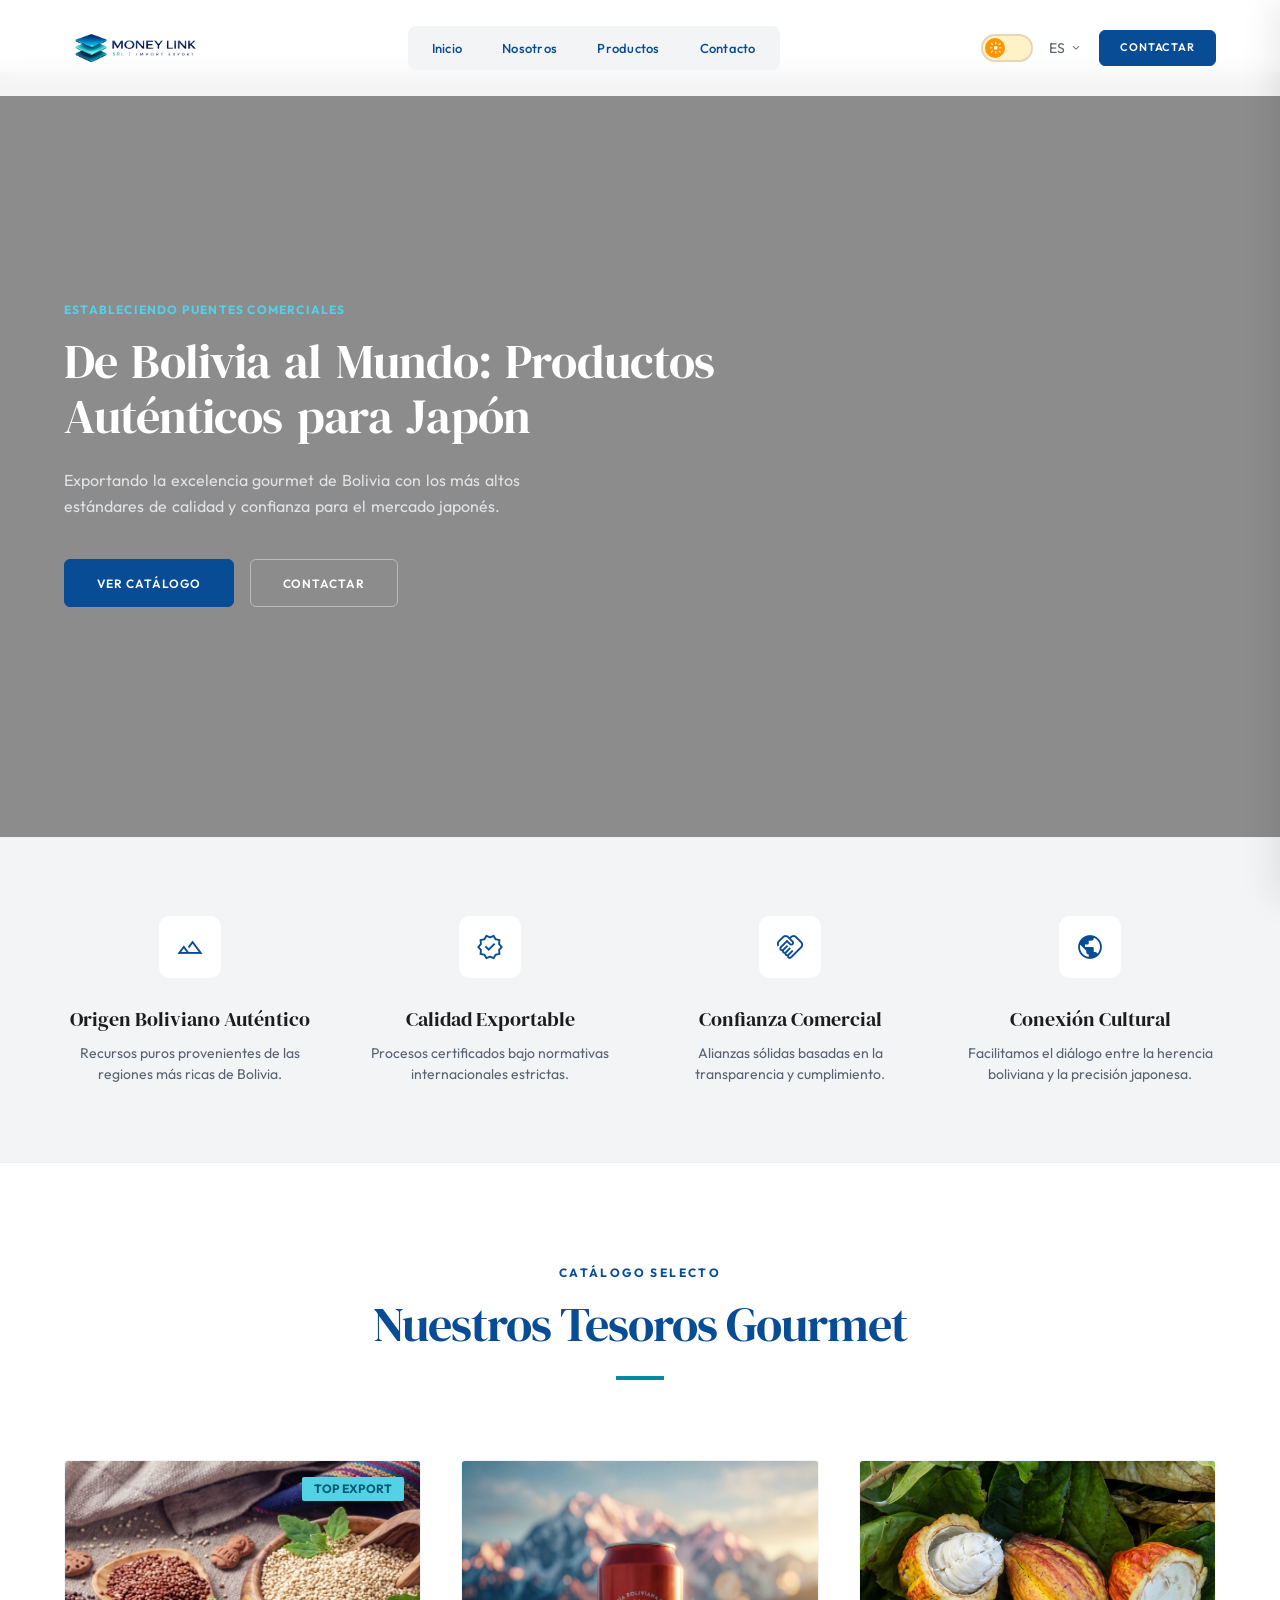
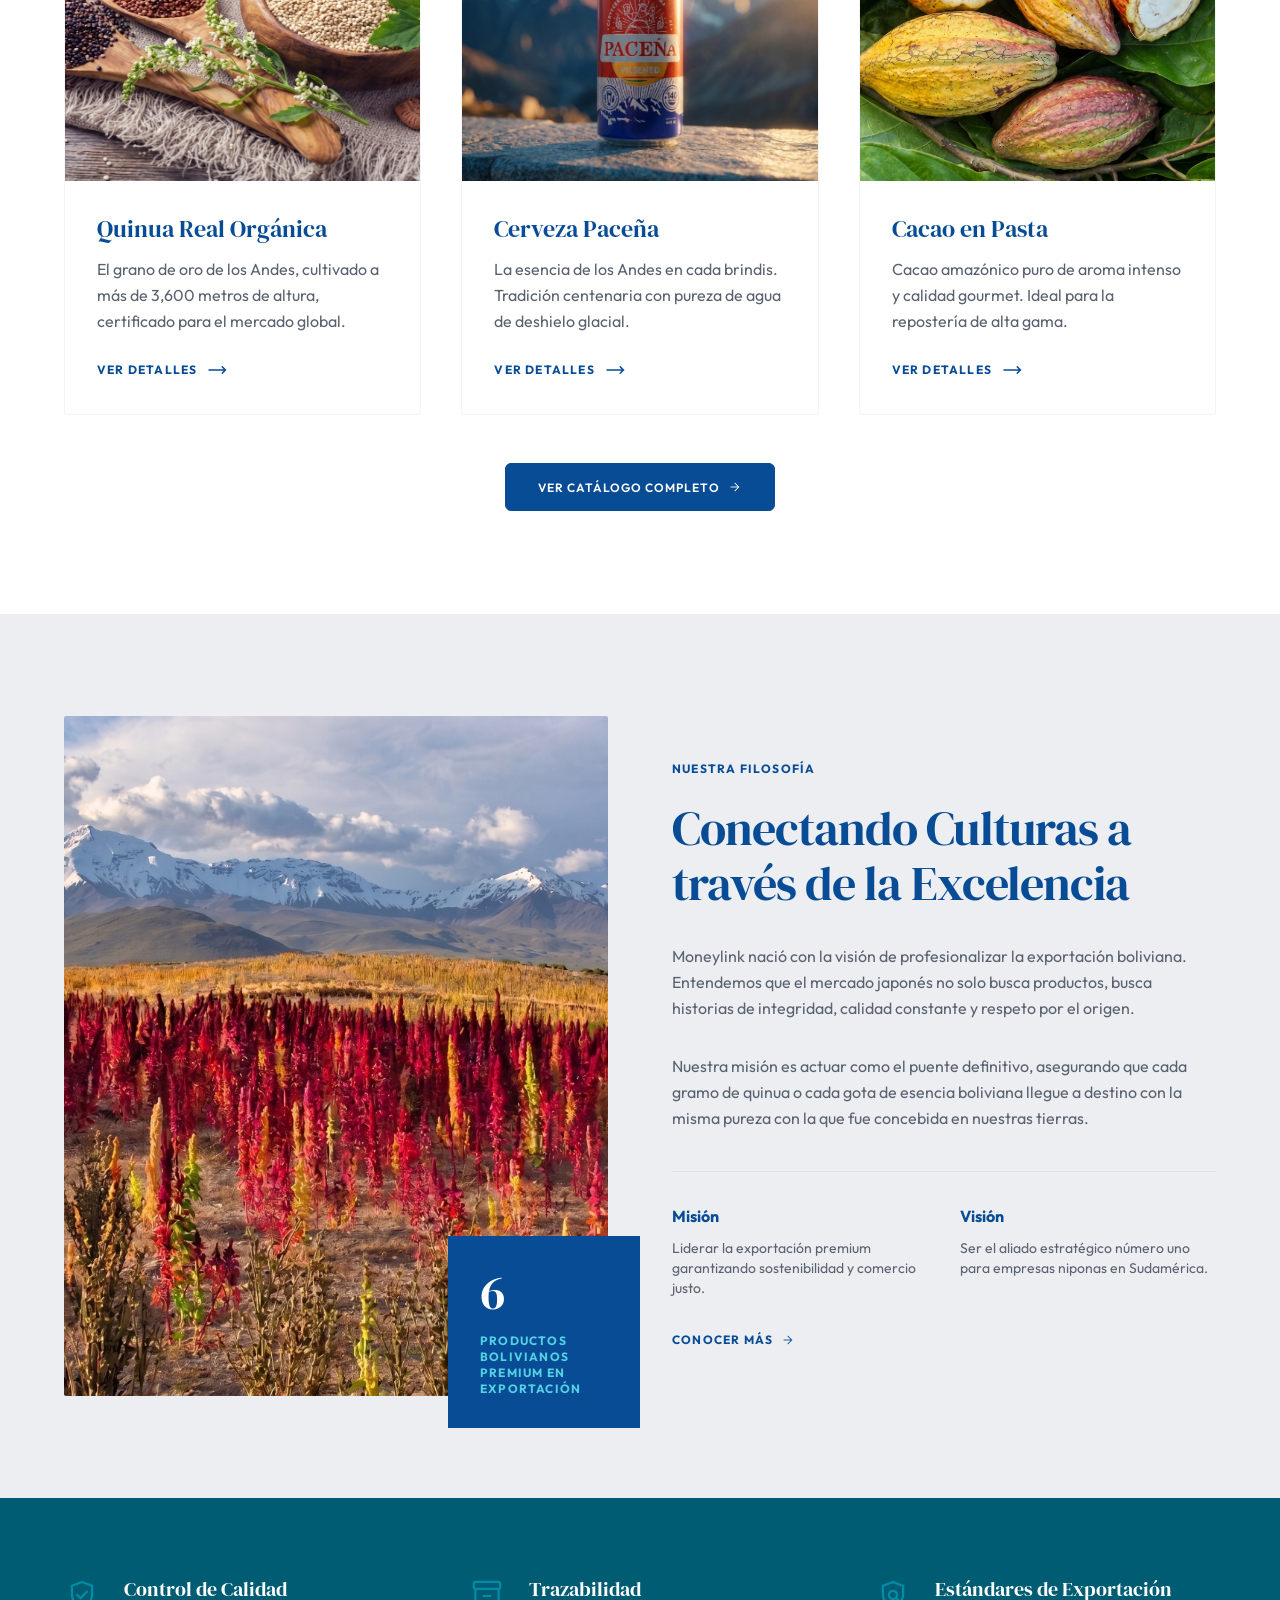
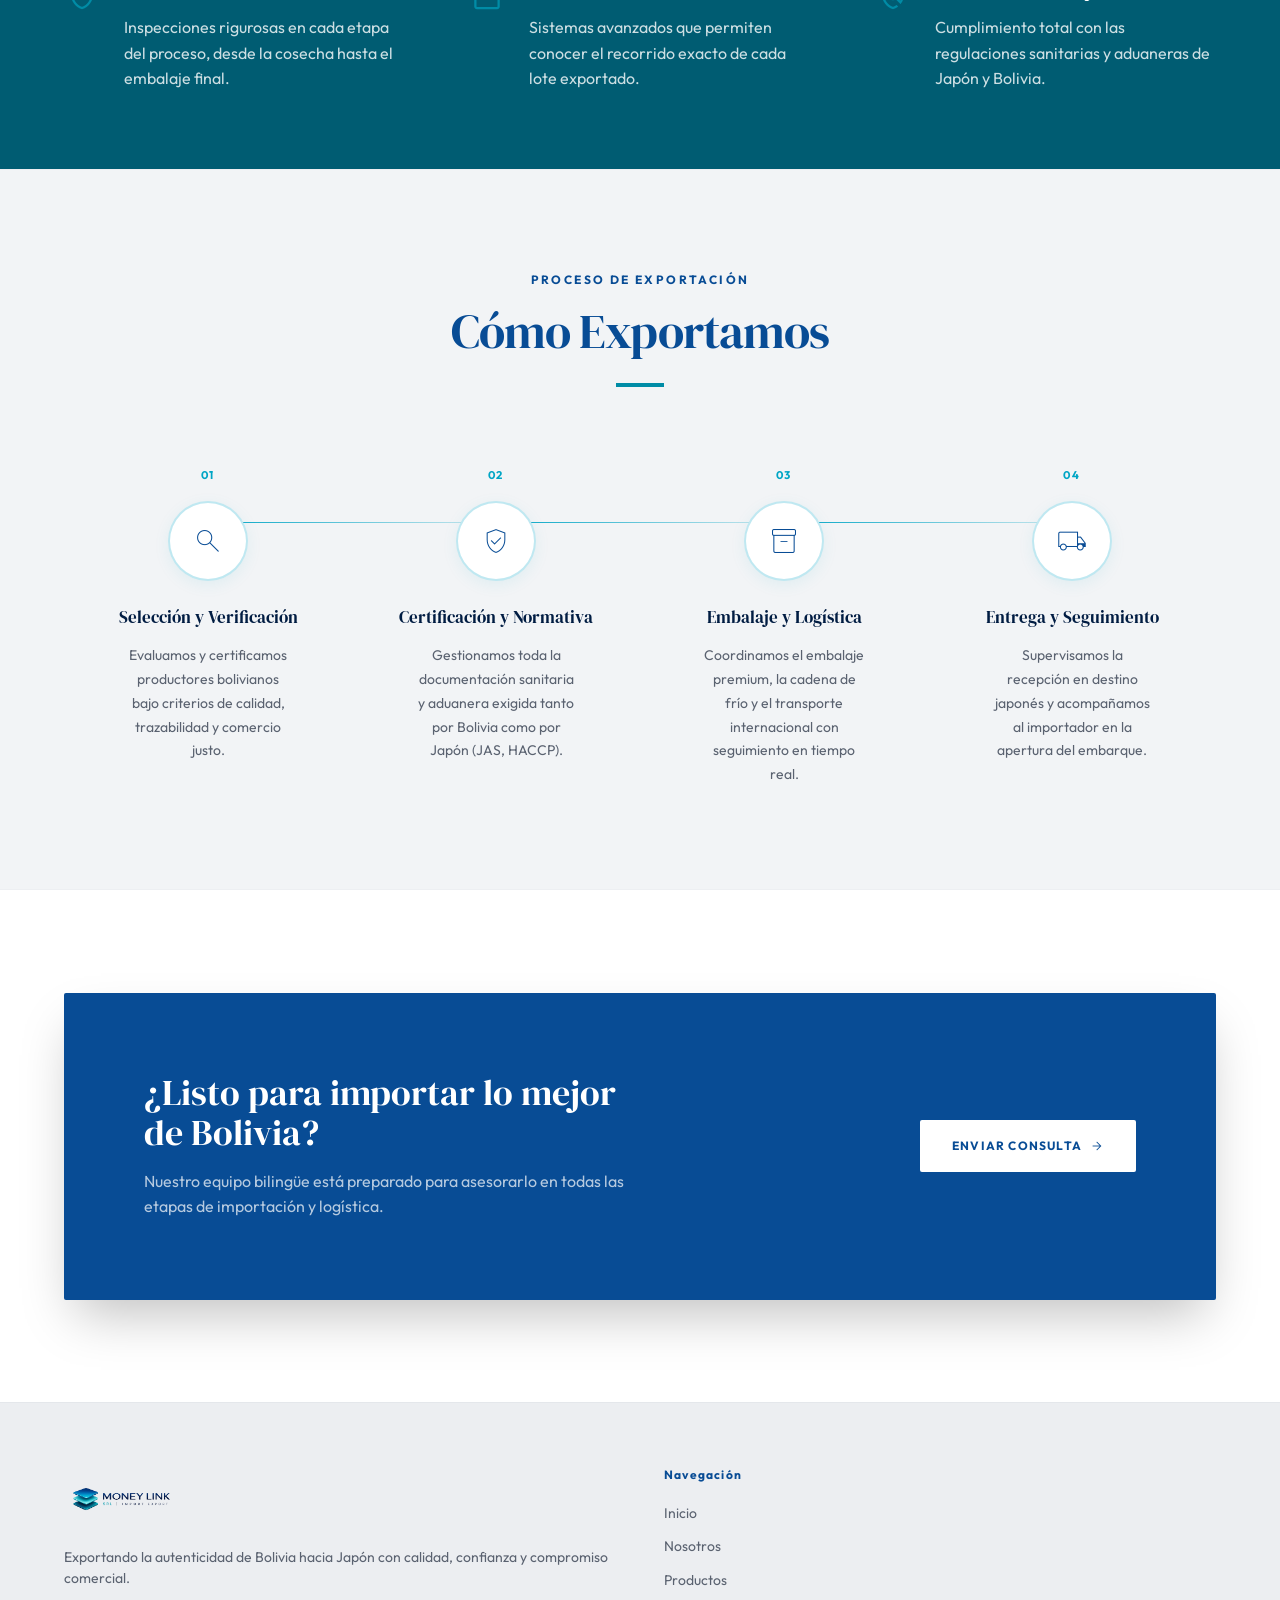
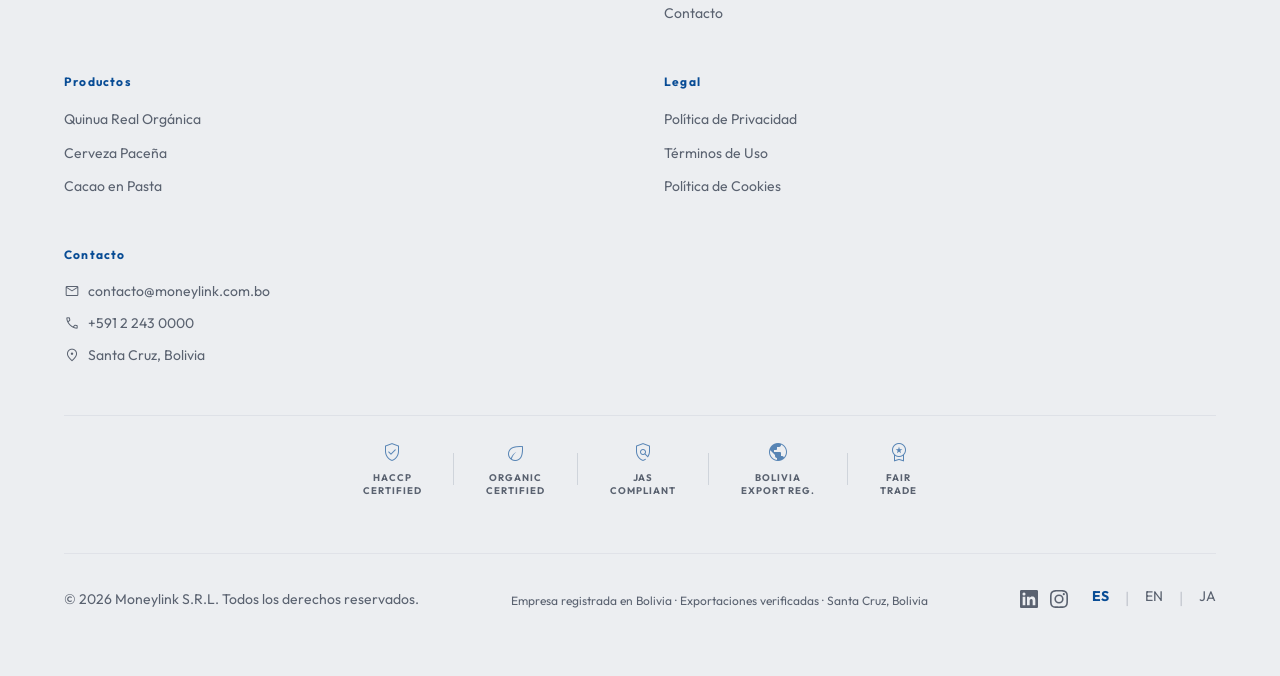
==== es/index.html @ 6d32507a "Initial release — Moneylink v1.0.0 Sitio corporativo trilingüe (ES/EN/JA) para Moneylink, empresa de" ====
﻿<!DOCTYPE html>
<html lang="es">
<head>
  <meta charset="utf-8">
  <script>((d)=>{if(localStorage.getItem("moneylink-theme")==="dark"||((!localStorage.getItem("moneylink-theme"))&&matchMedia("(prefers-color-scheme:dark)").matches))d.classList.add("dark")})(document.documentElement)</script>
  <meta name="viewport" content="width=device-width, initial-scale=1.0">
  <title>Moneylink | De Bolivia al Mundo — Productos Auténticos para Japón</title>
  <meta name="description" content="Moneylink exporta productos bolivianos auténticos como quinua real orgánica, cerveza paceña y cacao en pasta hacia Japón. Calidad exportable, origen certificado.">
  <link rel="alternate" hreflang="es" href="../es/index.html">
  <link rel="alternate" hreflang="en" href="../en/index.html">
  <link rel="alternate" hreflang="ja" href="../ja/index.html">
<link rel="icon" type="image/png" href="../assets/img/favicon.png">  <meta name="theme-color" content="#001C42">  <meta property="og:title" content="Moneylink | De Bolivia al Mundo — Productos Auténticos para Japón">  <meta property="og:description" content="Moneylink exporta productos bolivianos auténticos como quinua real orgánica, cerveza paceña y cacao en pasta hacia Japón. Calidad exportable, origen certificado.">  <meta property="og:type" content="website">
  <link rel="preconnect" href="https://fonts.googleapis.com">
  <link rel="preconnect" href="https://fonts.gstatic.com" crossorigin>
  <link href="https://fonts.googleapis.com/css2?family=DM+Serif+Display&family=Outfit:wght@400;500;600;700&family=Noto+Sans+JP:wght@400;500;700&family=Noto+Serif+JP:wght@600;700&family=Material+Symbols+Outlined:wght,FILL@100..700,0..1&display=swap" rel="stylesheet">
  <link rel="stylesheet" href="../assets/css/tailwind.min.css">
  <link rel="stylesheet" href="../assets/css/styles.css">
  <script type="application/ld+json">{"@context":"https://schema.org","@type":"Organization","name":"Money Link SRL","url":"https://moneylink.com.bo","logo":"https://moneylink.com.bo/assets/img/logo.png","description":"Exportacion de productos bolivianos autenticos hacia Japon","email":"info@moneylink.example","telephone":"+591-2-243-0000","address":{"@type":"PostalAddress","addressLocality":"La Paz","addressCountry":"BO"},"sameAs":["https://www.linkedin.com/company/moneylink","https://www.instagram.com/moneylink"]}</script>
</head>
<body class="font-body-md text-body-md overflow-x-hidden">

  <!-- HEADER -->
  <header data-header class="fixed top-0 w-full z-50 bg-background/90 backdrop-blur-md transition-all duration-200 left-0 right-0">
    <div class="max-w-container-max mx-auto px-4 md:px-margin-desktop py-unit flex justify-between items-center">
    <a href="index.html" class="flex items-center gap-3">
      <img src="../assets/img/logo.png" alt="Money Link SRL" class="h-20 w-auto">
    </a>
    <nav class="hidden md:flex items-center" aria-label="Navegación principal">
      <ul class="pill-nav" id="pill-nav">
        <li><a href="index.html">Inicio</a></li>
        <li><a href="nosotros.html">Nosotros</a></li>
        <li><a href="productos.html">Productos</a></li>
        <li><a href="contacto.html">Contacto</a></li>
        <li class="pill-nav__cursor" aria-hidden="true"></li>
      </ul>
    </nav>
    <div class="flex items-center gap-4">
<button id="theme-toggle" data-theme-toggle class="theme-toggle hidden md:block" aria-label="Toggle theme" type="button"><span class="theme-toggle__knob"><svg class="theme-toggle__sun" viewBox="0 0 24 24" fill="none" xmlns="http://www.w3.org/2000/svg"><circle cx="12" cy="12" r="3.25" fill="currentColor"/><g stroke="currentColor" stroke-linecap="round" stroke-width="2"><path d="M12 2.5v2.5"/><path d="M12 19v2.5"/><path d="M4.22 4.22l1.77 1.77"/><path d="M18.01 18.01l1.77 1.77"/><path d="M2.5 12h2.5"/><path d="M19 12h2.5"/><path d="M4.22 19.78l1.77-1.77"/><path d="M18.01 5.99l1.77-1.77"/></g></svg><svg class="theme-toggle__moon" viewBox="0 0 24 24" fill="none" stroke="currentColor" stroke-width="2" stroke-linecap="round" stroke-linejoin="round" xmlns="http://www.w3.org/2000/svg"><path d="M21 12.79A9 9 0 1 1 11.21 3 7 7 0 0 0 21 12.79z"/></svg></span></button>
      <div class="relative hidden md:block">
        <button id="lang-btn" class="text-secondary hover:text-primary transition-colors cursor-pointer font-body-sm text-body-sm flex items-center gap-1" aria-expanded="false" aria-haspopup="true">
          ES <span class="material-symbols-outlined text-sm">expand_more</span>
        </button>
        <div id="lang-dropdown" class="lang-dropdown" role="menu">
          <a href="../es/index.html" role="menuitem" aria-current="page">Español</a>
          <a href="../en/index.html" role="menuitem">English</a>
          <a href="../ja/index.html" role="menuitem">日本語</a>
        </div>
      </div>
      <a href="contacto.html" class="hidden md:inline-flex btn-primary btn-primary--sm">Contactar</a>
      <button id="nav-toggle" class="md:hidden text-primary p-1" aria-label="Abrir menú" aria-expanded="false">
        <span class="material-symbols-outlined text-2xl">menu</span>
      </button>
    </div>
    </div>
  </header>

  <!-- MOBILE NAV -->
  <div id="mobile-nav-overlay" class="mobile-nav-overlay"></div>
  <aside id="mobile-nav" class="mobile-nav" aria-label="Menú móvil">
    <div class="mobile-nav__header">
      <img src="../assets/img/logo.png" alt="Money Link SRL" class="h-16 w-auto">
      <button id="nav-close" class="text-secondary p-1" aria-label="Cerrar menú">
        <span class="material-symbols-outlined">close</span>
      </button>
    </div>
    <div class="mobile-nav__links">
      <a href="index.html" aria-current="page"><span class="material-symbols-outlined text-lg">home</span> Inicio</a>
      <a href="nosotros.html"><span class="material-symbols-outlined text-lg">info</span> Nosotros</a>
      <a href="productos.html"><span class="material-symbols-outlined text-lg">inventory_2</span> Productos</a>
      <a href="contacto.html"><span class="material-symbols-outlined text-lg">mail</span> Contacto</a>
    </div>
    <div class="mobile-nav__footer">
      <div class="mobile-nav__theme-row">
        <span class="mobile-nav__theme-label">Tema</span>
        <button data-theme-toggle class="theme-toggle" aria-label="Cambiar tema" type="button"><span class="theme-toggle__knob"><svg class="theme-toggle__sun" viewBox="0 0 24 24" fill="none" xmlns="http://www.w3.org/2000/svg"><circle cx="12" cy="12" r="3.25" fill="currentColor"/><g stroke="currentColor" stroke-linecap="round" stroke-width="2"><path d="M12 2.5v2.5"/><path d="M12 19v2.5"/><path d="M4.22 4.22l1.77 1.77"/><path d="M18.01 18.01l1.77 1.77"/><path d="M2.5 12h2.5"/><path d="M19 12h2.5"/><path d="M4.22 19.78l1.77-1.77"/><path d="M18.01 5.99l1.77-1.77"/></g></svg><svg class="theme-toggle__moon" viewBox="0 0 24 24" fill="none" stroke="currentColor" stroke-width="2" stroke-linecap="round" stroke-linejoin="round" xmlns="http://www.w3.org/2000/svg"><path d="M21 12.79A9 9 0 1 1 11.21 3 7 7 0 0 0 21 12.79z"/></svg></span></button>
      </div>
      <div class="mobile-nav__langs">
        <a href="../es/index.html" aria-current="page">ES</a>
        <a href="../en/index.html">EN</a>
        <a href="../ja/index.html">JA</a>
      </div>
    </div>
  </aside>

  <main class="pt-[72px]">
    <!-- HERO -->
    <section class="relative h-[85vh] min-h-[24rem] flex items-center overflow-hidden">
      <div class="absolute inset-0 z-0">
        <div class="w-full h-full bg-cover bg-center hero-bg-zoom" style="background-image: url('../assets/img/hero.png')"></div>
        <div class="absolute inset-0 bg-black/45"></div>
      </div>
      <div class="relative z-10 w-full max-w-container-max mx-auto px-4 md:px-margin-desktop text-white">
        <div class="max-w-2xl">
          <span class="font-label-caps text-label-caps text-on-primary-container mb-4 block tracking-widest" data-hero-animate="bottom" data-hero-delay="0">ESTABLECIENDO PUENTES COMERCIALES</span>
          <h1 class="font-headline-xl text-headline-lg-mobile md:text-headline-xl mb-6 leading-tight" data-hero-stagger="char" data-hero-delay="0.2">De Bolivia al Mundo: Productos Auténticos para Japón</h1>
          <p class="font-body-md text-body-md mb-10 text-surface-container-highest max-w-lg" data-hero-stagger="word" data-hero-delay="0.8">Exportando la excelencia gourmet de Bolivia con los más altos estándares de calidad y confianza para el mercado japonés.</p>
          <div class="flex flex-col sm:flex-row gap-4" data-hero-animate="bottom" data-hero-delay="1.4">
            <a href="productos.html" class="btn-primary">Ver Catálogo</a>
            <a href="contacto.html" class="btn-ghost-inverted">Contactar</a>
          </div>
        </div>
      </div>
    </section>

    <!-- VALUE PROPS -->
    <section class="py-16 md:py-[clamp(3rem,6vw,6rem)] bg-surface-container-low border-y border-outline-variant/10">
      <div class="max-w-container-max mx-auto px-4 md:px-margin-desktop">
        <div class="grid grid-cols-1 sm:grid-cols-2 md:grid-cols-4 gap-8 md:gap-12">
          <div class="flex flex-col items-center text-center group" data-reveal style="--reveal-index: 0">
            <div class="w-16 h-16 rounded-full bg-white flex items-center justify-center mb-6 border border-outline-variant/20 group-hover:scale-110 transition-transform">
              <span class="material-symbols-outlined text-primary text-3xl">landscape</span>
            </div>
            <h3 class="font-headline-lg text-[20px] mb-2">Origen Boliviano Auténtico</h3>
            <p class="font-body-sm text-body-sm text-secondary">Recursos puros provenientes de las regiones más ricas de Bolivia.</p>
          </div>
          <div class="flex flex-col items-center text-center group" data-reveal style="--reveal-index: 1">
            <div class="w-16 h-16 rounded-full bg-white flex items-center justify-center mb-6 border border-outline-variant/20 group-hover:scale-110 transition-transform">
              <span class="material-symbols-outlined text-primary text-3xl">verified</span>
            </div>
            <h3 class="font-headline-lg text-[20px] mb-2">Calidad Exportable</h3>
            <p class="font-body-sm text-body-sm text-secondary">Procesos certificados bajo normativas internacionales estrictas.</p>
          </div>
          <div class="flex flex-col items-center text-center group" data-reveal style="--reveal-index: 2">
            <div class="w-16 h-16 rounded-full bg-white flex items-center justify-center mb-6 border border-outline-variant/20 group-hover:scale-110 transition-transform">
              <span class="material-symbols-outlined text-primary text-3xl">handshake</span>
            </div>
            <h3 class="font-headline-lg text-[20px] mb-2">Confianza Comercial</h3>
            <p class="font-body-sm text-body-sm text-secondary">Alianzas sólidas basadas en la transparencia y cumplimiento.</p>
          </div>
          <div class="flex flex-col items-center text-center group" data-reveal style="--reveal-index: 3">
            <div class="w-16 h-16 rounded-full bg-white flex items-center justify-center mb-6 border border-outline-variant/20 group-hover:scale-110 transition-transform">
              <span class="material-symbols-outlined text-primary text-3xl">public</span>
            </div>
            <h3 class="font-headline-lg text-[20px] mb-2">Conexión Cultural</h3>
            <p class="font-body-sm text-body-sm text-secondary">Facilitamos el diálogo entre la herencia boliviana y la precisión japonesa.</p>
          </div>
        </div>
      </div>
    </section>

    <!-- FEATURED PRODUCTS -->
    <section class="py-20 md:py-[clamp(4rem,8vw,8rem)]">
      <div class="max-w-container-max mx-auto px-4 md:px-margin-desktop">
        <div class="flex flex-col items-center mb-16 md:mb-20 text-center" data-reveal>
          <span class="font-label-caps text-label-caps text-primary mb-4 block tracking-[0.2em]">CATÁLOGO SELECTO</span>
          <h2 class="font-headline-xl text-headline-lg-mobile md:text-headline-xl text-primary">Nuestros Tesoros Gourmet</h2>
          <div class="w-12 h-1 bg-primary-container mt-6"></div>
        </div>
        <div class="grid grid-cols-1 md:grid-cols-3 gap-8 md:gap-10">
          <!-- Quinua -->
          <a href="productos/quinua-real.html" class="bg-white border border-outline-variant/20 group hover:border-primary/30 transition-all duration-500 rounded-lg overflow-hidden block" data-reveal="product" style="--reveal-index: 0">
            <div class="h-[clamp(14rem,25vw,20rem)] overflow-hidden relative">
              <img alt="Quinua Real Orgánica — grano de oro andino" class="w-full h-full object-cover group-hover:scale-105 transition-transform duration-700" src="../assets/img/products/quinua/variedades.jpg" loading="lazy" width="400" height="320">
              <div class="absolute top-4 right-4 bg-tertiary-fixed text-on-tertiary-fixed-variant px-3 py-1 text-xs font-bold rounded badge-featured">TOP EXPORT</div>
            </div>
            <div class="p-6 md:p-8">
              <h3 class="font-headline-lg text-2xl text-primary mb-3">Quinua Real Orgánica</h3>
              <p class="font-body-md text-body-md text-secondary mb-6">El grano de oro de los Andes, cultivado a más de 3,600 metros de altura, certificado para el mercado global.</p>
              <span class="text-primary font-label-caps text-label-caps flex items-center gap-2 group-hover:gap-4 transition-all">
                VER DETALLES <span class="material-symbols-outlined">trending_flat</span>
              </span>
            </div>
          </a>
          <!-- Cerveza Paceña -->
          <a href="productos/cerveza-pacena.html" class="bg-white border border-outline-variant/20 group hover:border-primary/30 transition-all duration-500 rounded-lg overflow-hidden block" data-reveal="product" style="--reveal-index: 1">
            <div class="h-[clamp(14rem,25vw,20rem)] overflow-hidden relative">
              <img alt="Cerveza Paceña — tradición cervecera boliviana" class="w-full h-full object-cover group-hover:scale-105 transition-transform duration-700" src="../assets/img/products/pacena/lata-andes-sunset.jpg" loading="lazy" width="400" height="320">
            </div>
            <div class="p-6 md:p-8">
              <h3 class="font-headline-lg text-2xl text-primary mb-3">Cerveza Paceña</h3>
              <p class="font-body-md text-body-md text-secondary mb-6">La esencia de los Andes en cada brindis. Tradición centenaria con pureza de agua de deshielo glacial.</p>
              <span class="text-primary font-label-caps text-label-caps flex items-center gap-2 group-hover:gap-4 transition-all">
                VER DETALLES <span class="material-symbols-outlined">trending_flat</span>
              </span>
            </div>
          </a>
          <!-- Cacao en Pasta -->
          <a href="productos/cacao-pasta.html" class="bg-white border border-outline-variant/20 group hover:border-primary/30 transition-all duration-500 rounded-lg overflow-hidden block" data-reveal="product" style="--reveal-index: 2">
            <div class="h-[clamp(14rem,25vw,20rem)] overflow-hidden relative">
              <img alt="Cacao en Pasta — cacao amazónico puro" class="w-full h-full object-cover group-hover:scale-105 transition-transform duration-700" src="../assets/img/products/cacao/vainas-hojas.jpg" loading="lazy" width="400" height="320">
            </div>
            <div class="p-6 md:p-8">
              <h3 class="font-headline-lg text-2xl text-primary mb-3">Cacao en Pasta</h3>
              <p class="font-body-md text-body-md text-secondary mb-6">Cacao amazónico puro de aroma intenso y calidad gourmet. Ideal para la repostería de alta gama.</p>
              <span class="text-primary font-label-caps text-label-caps flex items-center gap-2 group-hover:gap-4 transition-all">
                VER DETALLES <span class="material-symbols-outlined">trending_flat</span>
              </span>
            </div>
          </a>
        </div>
        <div class="text-center mt-12" data-reveal>
          <a href="productos.html" class="btn-primary">
            VER CATÁLOGO COMPLETO <span class="material-symbols-outlined text-sm">arrow_forward</span>
          </a>
        </div>
      </div>
    </section>

    <!-- ABOUT US -->
    <section class="py-20 md:py-[clamp(4rem,8vw,8rem)] bg-surface-container overflow-hidden">
      <div class="max-w-container-max mx-auto px-4 md:px-margin-desktop">
        <div class="flex flex-col md:flex-row gap-12 md:gap-[clamp(2rem,5vw,6rem)] items-center">
          <div class="w-full md:w-1/2 relative" data-reveal="slide-left">
            <div class="aspect-[4/5] rounded overflow-hidden">
              <img alt="Logística de exportación Moneylink" class="w-full h-full object-cover" src="../assets/img/products/quinua/campos-andes.jpg" loading="lazy" width="600" height="750">
            </div>
            <div class="absolute -bottom-8 -right-8 w-[clamp(10rem,15vw,16rem)] h-[clamp(10rem,15vw,16rem)] bg-primary p-6 md:p-8 hidden md:block">
              <span class="text-white font-headline-xl text-4xl md:text-5xl">6</span>
              <p class="text-on-primary-container font-label-caps text-[10px] md:text-label-caps mt-4">PRODUCTOS BOLIVIANOS PREMIUM EN EXPORTACIÓN</p>
            </div>
          </div>
          <div class="w-full md:w-1/2">
            <span class="font-label-caps text-label-caps text-primary tracking-widest mb-6 block">NUESTRA FILOSOFÍA</span>
            <h2 class="font-headline-xl text-headline-lg-mobile md:text-headline-xl text-primary mb-8 leading-tight">Conectando Culturas a través de la Excelencia</h2>
            <p class="font-body-md text-body-md text-secondary mb-8 leading-relaxed">
              Moneylink nació con la visión de profesionalizar la exportación boliviana. Entendemos que el mercado japonés no solo busca productos, busca historias de integridad, calidad constante y respeto por el origen.
            </p>
            <p class="font-body-md text-body-md text-secondary mb-10 leading-relaxed">
              Nuestra misión es actuar como el puente definitivo, asegurando que cada gramo de quinua o cada gota de esencia boliviana llegue a destino con la misma pureza con la que fue concebida en nuestras tierras.
            </p>
            <div class="grid grid-cols-2 gap-8 pt-8 border-t border-outline-variant/30">
              <div>
                <h4 class="font-bold text-primary">Misión</h4>
                <p class="text-sm text-secondary mt-2">Liderar la exportación premium garantizando sostenibilidad y comercio justo.</p>
              </div>
              <div>
                <h4 class="font-bold text-primary">Visión</h4>
                <p class="text-sm text-secondary mt-2">Ser el aliado estratégico número uno para empresas niponas en Sudamérica.</p>
              </div>
            </div>
            <a href="nosotros.html" class="inline-flex items-center gap-2 mt-8 text-primary font-label-caps text-label-caps hover:gap-4 transition-all">
              CONOCER MÁS <span class="material-symbols-outlined text-sm">arrow_forward</span>
            </a>
          </div>
        </div>
      </div>
    </section>

    <!-- QUALITY & TRUST -->
    <section class="py-16 md:py-[clamp(3rem,6vw,6rem)] bg-tertiary-container text-white">
      <div class="max-w-container-max mx-auto px-4 md:px-margin-desktop">
        <div class="grid grid-cols-1 md:grid-cols-3 gap-12 md:gap-16">
          <div class="flex gap-6">
            <span class="material-symbols-outlined text-tertiary-fixed-dim text-4xl shrink-0">verified_user</span>
            <div>
              <h4 class="font-headline-lg text-xl mb-3">Control de Calidad</h4>
              <p class="font-body-sm opacity-80">Inspecciones rigurosas en cada etapa del proceso, desde la cosecha hasta el embalaje final.</p>
            </div>
          </div>
          <div class="flex gap-6">
            <span class="material-symbols-outlined text-tertiary-fixed-dim text-4xl shrink-0">inventory_2</span>
            <div>
              <h4 class="font-headline-lg text-xl mb-3">Trazabilidad</h4>
              <p class="font-body-sm opacity-80">Sistemas avanzados que permiten conocer el recorrido exacto de cada lote exportado.</p>
            </div>
          </div>
          <div class="flex gap-6">
            <span class="material-symbols-outlined text-tertiary-fixed-dim text-4xl shrink-0">policy</span>
            <div>
              <h4 class="font-headline-lg text-xl mb-3">Estándares de Exportación</h4>
              <p class="font-body-sm opacity-80">Cumplimiento total con las regulaciones sanitarias y aduaneras de Japón y Bolivia.</p>
            </div>
          </div>
        </div>
      </div>
    </section>

    <!-- EXPORT PROCESS -->
    <section class="py-20 md:py-[clamp(4rem,8vw,8rem)] bg-surface-container-low border-y border-outline-variant/10">
      <div class="max-w-container-max mx-auto px-4 md:px-margin-desktop">
        <div class="flex flex-col items-center mb-16 md:mb-20 text-center" data-reveal="blur">
          <span class="font-label-caps text-label-caps text-primary mb-4 block tracking-[0.2em]">PROCESO DE EXPORTACIÓN</span>
          <h2 class="font-headline-xl text-headline-lg-mobile md:text-headline-xl text-primary">Cómo Exportamos</h2>
          <div class="w-12 h-1 bg-primary-container mt-6"></div>
        </div>
        <div class="export-process" data-reveal-stagger>
          <div class="export-step" data-reveal style="--reveal-index: 0">
            <div class="export-step__number">01</div>
            <div class="export-step__icon-wrap">
              <span class="material-symbols-outlined">search</span>
            </div>
            <div class="export-step__connector" aria-hidden="true"></div>
            <h3 class="export-step__title">Selección y Verificación</h3>
            <p class="export-step__desc">Evaluamos y certificamos productores bolivianos bajo criterios de calidad, trazabilidad y comercio justo.</p>
          </div>
          <div class="export-step" data-reveal style="--reveal-index: 1">
            <div class="export-step__number">02</div>
            <div class="export-step__icon-wrap">
              <span class="material-symbols-outlined">verified_user</span>
            </div>
            <div class="export-step__connector" aria-hidden="true"></div>
            <h3 class="export-step__title">Certificación y Normativa</h3>
            <p class="export-step__desc">Gestionamos toda la documentación sanitaria y aduanera exigida tanto por Bolivia como por Japón (JAS, HACCP).</p>
          </div>
          <div class="export-step" data-reveal style="--reveal-index: 2">
            <div class="export-step__number">03</div>
            <div class="export-step__icon-wrap">
              <span class="material-symbols-outlined">inventory_2</span>
            </div>
            <div class="export-step__connector" aria-hidden="true"></div>
            <h3 class="export-step__title">Embalaje y Logística</h3>
            <p class="export-step__desc">Coordinamos el embalaje premium, la cadena de frío y el transporte internacional con seguimiento en tiempo real.</p>
          </div>
          <div class="export-step export-step--last" data-reveal style="--reveal-index: 3">
            <div class="export-step__number">04</div>
            <div class="export-step__icon-wrap">
              <span class="material-symbols-outlined">local_shipping</span>
            </div>
            <h3 class="export-step__title">Entrega y Seguimiento</h3>
            <p class="export-step__desc">Supervisamos la recepción en destino japonés y acompañamos al importador en la apertura del embarque.</p>
          </div>
        </div>
      </div>
    </section>

    <!-- CONTACT CTA -->
    <section class="py-20 md:py-[clamp(4rem,8vw,8rem)]">
      <div class="max-w-container-max mx-auto px-4 md:px-margin-desktop">
        <div class="bg-primary p-8 md:p-20 rounded shadow-2xl text-center md:text-left md:flex md:items-center md:justify-between gap-12">
          <div class="text-white mb-8 md:mb-0 md:max-w-lg">
            <h2 class="font-headline-xl text-headline-lg-mobile md:text-4xl mb-4">¿Listo para importar lo mejor de Bolivia?</h2>
            <p class="opacity-70">Nuestro equipo bilingüe está preparado para asesorarlo en todas las etapas de importación y logística.</p>
          </div>
          <a href="contacto.html" class="inline-flex items-center gap-2 bg-white text-primary px-8 py-4 rounded font-label-caps text-label-caps hover:bg-primary-fixed transition-colors">
            ENVIAR CONSULTA <span class="material-symbols-outlined text-sm">arrow_forward</span>
          </a>
        </div>
      </div>
    </section>
  </main>

  <!-- FOOTER -->
  <footer class="bg-surface-container border-t border-outline-variant/20">
    <div class="max-w-container-max mx-auto px-4 md:px-margin-desktop py-12 md:py-16">
      <div class="grid grid-cols-1 sm:grid-cols-2 md:grid-cols-5 gap-8 md:gap-12 mb-12">
        <div class="md:col-span-1">
          <img src="../assets/img/logo.png" alt="Money Link SRL" class="h-16 w-auto mb-4">
          <p class="font-body-sm text-body-sm text-secondary">Exportando la autenticidad de Bolivia hacia Japón con calidad, confianza y compromiso comercial.</p>
        </div>
        <div>
          <h4 class="font-label-caps text-label-caps text-primary mb-4">Navegación</h4>
          <ul class="space-y-2">
            <li><a href="index.html" class="text-secondary hover:text-primary text-sm transition-colors">Inicio</a></li>
            <li><a href="nosotros.html" class="text-secondary hover:text-primary text-sm transition-colors">Nosotros</a></li>
            <li><a href="productos.html" class="text-secondary hover:text-primary text-sm transition-colors">Productos</a></li>
            <li><a href="contacto.html" class="text-secondary hover:text-primary text-sm transition-colors">Contacto</a></li>
          </ul>
        </div>
        <div>
          <h4 class="font-label-caps text-label-caps text-primary mb-4">Productos</h4>
          <ul class="space-y-2">
            <li><a href="productos/quinua-real.html" class="text-secondary hover:text-primary text-sm transition-colors">Quinua Real Orgánica</a></li>
            <li><a href="productos/cerveza-pacena.html" class="text-secondary hover:text-primary text-sm transition-colors">Cerveza Paceña</a></li>
            <li><a href="productos/cacao-pasta.html" class="text-secondary hover:text-primary text-sm transition-colors">Cacao en Pasta</a></li>
          </ul>
        </div>
        <div>
          <h4 class="font-label-caps text-label-caps text-primary mb-4">Legal</h4>
          <ul class="space-y-2">
            <li><a href="#" class="footer-legal-link">Política de Privacidad</a></li>
            <li><a href="#" class="footer-legal-link">Términos de Uso</a></li>
            <li><a href="#" class="footer-legal-link">Política de Cookies</a></li>
          </ul>
        </div>
        <div>
          <h4 class="font-label-caps text-label-caps text-primary mb-4">Contacto</h4>
          <ul class="space-y-2">
            <li class="flex items-center gap-2 text-secondary text-sm"><span class="material-symbols-outlined text-base">mail</span> contacto@moneylink.com.bo</li>
            <li class="flex items-center gap-2 text-secondary text-sm"><span class="material-symbols-outlined text-base">call</span> +591 2 243 0000</li>
            <li class="flex items-center gap-2 text-secondary text-sm"><span class="material-symbols-outlined text-base">location_on</span> Santa Cruz, Bolivia</li>
          </ul>
        </div>
      </div>
      <div class="cert-strip">
            <div class="cert-badge">
              <span class="material-symbols-outlined cert-badge__icon">verified_user</span>
              <span class="cert-badge__label">HACCP<br>Certified</span>
            </div>
            <div class="cert-divider" aria-hidden="true"></div>
            <div class="cert-badge">
              <span class="material-symbols-outlined cert-badge__icon">eco</span>
              <span class="cert-badge__label">Organic<br>Certified</span>
            </div>
            <div class="cert-divider" aria-hidden="true"></div>
            <div class="cert-badge">
              <span class="material-symbols-outlined cert-badge__icon">policy</span>
              <span class="cert-badge__label">JAS<br>Compliant</span>
            </div>
            <div class="cert-divider" aria-hidden="true"></div>
            <div class="cert-badge">
              <span class="material-symbols-outlined cert-badge__icon">public</span>
              <span class="cert-badge__label">Bolivia<br>Export Reg.</span>
            </div>
            <div class="cert-divider" aria-hidden="true"></div>
            <div class="cert-badge">
              <span class="material-symbols-outlined cert-badge__icon">workspace_premium</span>
              <span class="cert-badge__label">Fair<br>Trade</span>
            </div>
          </div>
          <div class="border-t border-outline-variant/30 pt-8 flex flex-col md:flex-row justify-between items-center gap-4">
        <p class="font-body-sm text-body-sm text-secondary">© <span data-year></span> Moneylink S.R.L. Todos los derechos reservados.</p>
        <p class="text-xs text-secondary opacity-60 mt-1">Empresa registrada en Bolivia &middot; Exportaciones verificadas &middot; Santa Cruz, Bolivia</p>
        <div class="flex items-center gap-6">
          <!-- Social Media -->
          <div class="flex items-center gap-3">
            <a href="#" aria-label="LinkedIn (próximamente)" aria-disabled="true" tabindex="-1" class="text-secondary opacity-40 cursor-not-allowed pointer-events-none">
              <svg xmlns="http://www.w3.org/2000/svg" width="18" height="18" viewBox="0 0 24 24" fill="currentColor" aria-hidden="true"><path d="M20.447 20.452h-3.554v-5.569c0-1.328-.027-3.037-1.852-3.037-1.853 0-2.136 1.445-2.136 2.939v5.667H9.351V9h3.414v1.561h.046c.477-.9 1.637-1.85 3.37-1.85 3.601 0 4.267 2.37 4.267 5.455v6.286zM5.337 7.433a2.062 2.062 0 01-2.063-2.065 2.064 2.064 0 112.063 2.065zm1.782 13.019H3.555V9h3.564v11.452zM22.225 0H1.771C.792 0 0 .774 0 1.729v20.542C0 23.227.792 24 1.771 24h20.451C23.2 24 24 23.227 24 22.271V1.729C24 .774 23.2 0 22.222 0h.003z"/></svg>
            </a>
            <a href="#" aria-label="Instagram (próximamente)" aria-disabled="true" tabindex="-1" class="text-secondary opacity-40 cursor-not-allowed pointer-events-none">
              <svg xmlns="http://www.w3.org/2000/svg" width="18" height="18" viewBox="0 0 24 24" fill="currentColor" aria-hidden="true"><path d="M12 2.163c3.204 0 3.584.012 4.85.07 3.252.148 4.771 1.691 4.919 4.919.058 1.265.069 1.645.069 4.849 0 3.205-.012 3.584-.069 4.849-.149 3.225-1.664 4.771-4.919 4.919-1.266.058-1.644.07-4.85.07-3.204 0-3.584-.012-4.849-.07-3.26-.149-4.771-1.699-4.919-4.92-.058-1.265-.07-1.644-.07-4.849 0-3.204.013-3.583.07-4.849.149-3.227 1.664-4.771 4.919-4.919 1.266-.057 1.645-.069 4.849-.069zm0-2.163c-3.259 0-3.667.014-4.947.072-4.358.2-6.78 2.618-6.98 6.98-.059 1.281-.073 1.689-.073 4.948 0 3.259.014 3.668.072 4.948.2 4.358 2.618 6.78 6.98 6.98 1.281.058 1.689.072 4.948.072 3.259 0 3.668-.014 4.948-.072 4.354-.2 6.782-2.618 6.979-6.98.059-1.28.073-1.689.073-4.948 0-3.259-.014-3.667-.072-4.947-.196-4.354-2.617-6.78-6.979-6.98-1.281-.059-1.69-.073-4.949-.073zm0 5.838a6.162 6.162 0 100 12.324 6.162 6.162 0 000-12.324zM12 16a4 4 0 110-8 4 4 0 010 8zm6.406-11.845a1.44 1.44 0 100 2.881 1.44 1.44 0 000-2.881z"/></svg>
            </a>
          </div>
        <div class="flex gap-4">
          <a href="../es/index.html" class="text-primary font-bold text-sm" aria-current="page">ES</a>
          <span class="text-outline-variant">|</span>
          <a href="../en/index.html" class="text-secondary hover:text-primary text-sm transition-colors">EN</a>
          <span class="text-outline-variant">|</span>
          <a href="../ja/index.html" class="text-secondary hover:text-primary text-sm transition-colors">JA</a>
        </div>
        </div>
      </div>
    </div>
  </footer>

  <script src="../assets/js/main.js"></script>
</body>
</html>
---- assets/css/styles.css ----
﻿/* === MONEYLINK — Shared Styles === */

:root {
  --ml-navy: #001C42;
  --ml-royal-blue: #084C95;
  --ml-turquoise: #00A5C5;
  --ml-aqua-light: #53D1E5;
  --ml-teal-deep: #005C72;
  --ml-turquoise-mid: #008CA6;
  --ml-white: #FFFFFF;
  --ml-gradient-brand: linear-gradient(135deg, var(--ml-teal-deep) 0%, var(--ml-turquoise-mid) 35%, var(--ml-turquoise) 65%, var(--ml-aqua-light) 100%);
  --ml-gradient-corporate: linear-gradient(135deg, var(--ml-navy) 0%, var(--ml-royal-blue) 100%);
}

body {
  background-color: #FFFFFF;
  color: #1a1c1e;
  scroll-behavior: smooth;
}

/* === Hero Motion System (inspired by motion/react patterns) === */
@keyframes heroFromBottom {
  from { opacity: 0; transform: translateY(100%); }
  to   { opacity: 1; transform: translateY(0); }
}

@keyframes heroFromLeft {
  from { opacity: 0; transform: translateX(-100%); }
  to   { opacity: 1; transform: translateX(0); }
}

@keyframes heroFromRight {
  from { opacity: 0; transform: translateX(100%); }
  to   { opacity: 1; transform: translateX(0); }
}

@keyframes heroFromTop {
  from { opacity: 0; transform: translateY(-100%); }
  to   { opacity: 1; transform: translateY(0); }
}

@keyframes heroFadeScale {
  from { opacity: 0; transform: scale(1.06); }
  to   { opacity: 1; transform: scale(1); }
}

@keyframes heroPanLeft {
  from { opacity: 0; transform: translateX(-8%) scale(1.05); }
  to   { opacity: 1; transform: translateX(0) scale(1); }
}

@keyframes heroFadeUp {
  from { opacity: 0; transform: translateY(2rem); }
  to   { opacity: 1; transform: translateY(0); }
}

/* Container-level animations */
[data-hero-animate] {
  opacity: 0;
}

[data-hero-animate="bottom"] { animation: heroFadeUp 0.6s cubic-bezier(0.25, 0.1, 0.25, 1) both; }
[data-hero-animate="left"]   { animation: heroFadeUp 0.6s cubic-bezier(0.25, 0.1, 0.25, 1) both; transform: translateX(-3rem); }
[data-hero-animate="right"]  { animation: heroFadeUp 0.6s cubic-bezier(0.25, 0.1, 0.25, 1) both; }
[data-hero-animate="scale"]  { animation: heroFadeScale 1.2s cubic-bezier(0.25, 0.1, 0.25, 1) both; }

/* Character/word stagger spans */
[data-hero-stagger] {
  overflow: hidden;
}

[data-hero-stagger] .hero-char,
[data-hero-stagger] .hero-word {
  display: inline-block;
  opacity: 0;
  transform: translateY(100%);
  animation: heroFromBottom 0.5s cubic-bezier(0.25, 0.1, 0.25, 1) both;
}

[data-hero-stagger] .hero-word-space {
  display: inline-block;
  width: 0.3em;
}

/* Background pan from left to right */
.hero-bg-zoom {
  animation: heroPanLeft 1.6s cubic-bezier(0.25, 0.1, 0.25, 1) both;
}

/* === Cinematic Hero Effects === */
@keyframes auroraBreathe {
  0%   { transform: translate(-50%, -50%) scale(1); opacity: 0.5; }
  100% { transform: translate(-50%, -50%) scale(1.15); opacity: 0.8; }
}

@keyframes gridFadeIn {
  from { opacity: 0; }
  to   { opacity: 1; }
}

.hero-aurora {
  position: absolute;
  left: 50%;
  top: 50%;
  width: 80vw;
  height: 60vh;
  border-radius: 50%;
  background: radial-gradient(
    circle at 50% 50%,
    rgba(0, 165, 197, 0.12) 0%,
    rgba(8, 76, 149, 0.08) 40%,
    transparent 70%
  );
  filter: blur(80px);
  animation: auroraBreathe 8s ease-in-out infinite alternate;
  pointer-events: none;
  z-index: 1;
}

.hero-grid-pattern {
  position: absolute;
  inset: 0;
  background-size: 60px 60px;
  background-image:
    linear-gradient(to right, rgba(255,255,255,0.04) 1px, transparent 1px),
    linear-gradient(to bottom, rgba(255,255,255,0.04) 1px, transparent 1px);
  mask-image: linear-gradient(to bottom, transparent 5%, rgba(0,0,0,0.6) 30%, rgba(0,0,0,0.6) 70%, transparent 95%);
  -webkit-mask-image: linear-gradient(to bottom, transparent 5%, rgba(0,0,0,0.6) 30%, rgba(0,0,0,0.6) 70%, transparent 95%);
  pointer-events: none;
  z-index: 1;
  animation: gridFadeIn 1.5s ease 0.5s both;
}

.hero-giant-text {
  position: absolute;
  bottom: -5vh;
  left: 50%;
  transform: translateX(-50%);
  font-size: 18vw;
  line-height: 0.8;
  font-weight: 900;
  letter-spacing: -0.05em;
  white-space: nowrap;
  color: transparent;
  -webkit-text-stroke: 1px rgba(255, 255, 255, 0.04);
  background: linear-gradient(180deg, rgba(255,255,255,0.07) 0%, transparent 60%);
  -webkit-background-clip: text;
  background-clip: text;
  pointer-events: none;
  user-select: none;
  z-index: 1;
}

.hero-text-glow {
  background: linear-gradient(180deg, #ffffff 0%, rgba(255,255,255,0.6) 100%);
  -webkit-background-clip: text;
  -webkit-text-fill-color: transparent;
  background-clip: text;
  filter: drop-shadow(0px 0px 30px rgba(83, 209, 229, 0.15));
}

.material-symbols-outlined {
  font-variation-settings: 'FILL' 0, 'wght' 300, 'GRAD' 0, 'opsz' 24;
  vertical-align: middle;
}

/* === Product Page Heroes === */
.product-hero {
  position: relative;
  display: flex;
  align-items: flex-end;
  overflow: hidden;
  background-size: cover;
  background-position: center;
  min-height: 70vh;
}

.product-hero__overlay {
  position: absolute;
  inset: 0;
  pointer-events: none;
}

.product-hero__content {
  position: relative;
  z-index: 1;
  width: 100%;
  max-width: 80rem;
  margin: 0 auto;
  padding: clamp(2rem, 5vw, 4rem) clamp(1rem, 5vw, 4rem);
  padding-bottom: clamp(3rem, 6vw, 5rem);
}

/* === Product Gallery === */
.product-gallery {
  display: grid;
  gap: clamp(0.75rem, 2vw, 1.5rem);
}

.product-gallery img {
  width: 100%;
  height: 100%;
  object-fit: cover;
  border-radius: 0.5rem;
}

.product-gallery--3col {
  grid-template-columns: repeat(3, 1fr);
}

.product-gallery--2col {
  grid-template-columns: repeat(2, 1fr);
}

.product-gallery figure {
  margin: 0;
}

.product-gallery figcaption {
  font-family: 'Outfit', 'Noto Sans JP', sans-serif;
  font-size: 0.75rem;
  font-weight: 500;
  color: #5A6270;
  text-align: center;
  margin-top: 0.75rem;
  letter-spacing: 0.02em;
}

/* === Product Page Responsive === */
@media (max-width: 768px) {
  .product-hero {
    min-height: 50vh;
  }

  .product-gallery--3col {
    grid-template-columns: 1fr;
  }

  .product-gallery--2col {
    grid-template-columns: 1fr;
  }
}

/* === Product Cards === */
.product-card {
  transition: transform 0.35s cubic-bezier(0.16, 1, 0.3, 1),
              box-shadow 0.35s cubic-bezier(0.16, 1, 0.3, 1);
}

.product-card:hover .product-image {
  transform: scale(1.06);
}

.product-card:hover {
  transform: translateY(-0.5rem);
  box-shadow: 0 1.5rem 4rem rgba(13, 75, 140, 0.1), 0 0.5rem 1rem rgba(0, 0, 0, 0.04);
}

/* === Scroll Reveal === */
[data-reveal] {
  opacity: 0;
  transform: translateY(2rem);
  transition: opacity 0.7s cubic-bezier(0.16, 1, 0.3, 1),
              transform 0.7s cubic-bezier(0.16, 1, 0.3, 1);
}

[data-reveal="fade"] {
  transform: none;
}

[data-reveal="slide-left"] {
  transform: translateX(-3rem);
}

[data-reveal="slide-right"] {
  transform: translateX(3rem);
}

[data-reveal="product"] {
  opacity: 0;
  transform: translateY(2.5rem) scale(0.96);
  transition: opacity 0.8s cubic-bezier(0.16, 1, 0.3, 1),
              transform 0.8s cubic-bezier(0.16, 1, 0.3, 1);
}

[data-reveal].is-visible {
  opacity: 1;
  transform: none;
}

[data-reveal-stagger] > [data-reveal] {
  transition-delay: calc(var(--reveal-index, 0) * 100ms);
}

[data-reveal-stagger] > [data-reveal="product"] {
  transition-delay: calc(var(--reveal-index, 0) * 120ms);
}

/* Blur reveal variant */
[data-reveal="blur"] {
  opacity: 0;
  filter: blur(8px);
  transform: translateY(1rem);
  transition: opacity 0.8s cubic-bezier(0.16, 1, 0.3, 1),
              filter 0.8s cubic-bezier(0.16, 1, 0.3, 1),
              transform 0.8s cubic-bezier(0.16, 1, 0.3, 1);
}
[data-reveal="blur"].is-visible {
  opacity: 1;
  filter: blur(0);
  transform: none;
}

/* Scroll progress bar */
.scroll-progress {
  position: fixed;
  top: 0;
  left: 0;
  width: 0%;
  height: 2px;
  background: var(--ml-gradient-brand);
  z-index: 9999;
  transition: width 80ms linear;
  pointer-events: none;
}

/* Parallax background layer */
.parallax-bg {
  will-change: transform;
  backface-visibility: hidden;
}

/* Badge pulse */
@keyframes badgePulse {
  0%, 100% { box-shadow: 0 0 0 0 rgba(0, 165, 197, 0.4); }
  50%       { box-shadow: 0 0 0 6px rgba(0, 165, 197, 0); }
}
.badge-featured {
  animation: badgePulse 2.5s ease-in-out infinite;
}

/* === Header Scrolled === */
[data-header] {
  transition: padding 0.3s ease, box-shadow 0.3s ease, background-color 0.3s ease;
}

.header-scrolled {
  padding-top: 0.25rem !important;
  padding-bottom: 0.25rem !important;
  box-shadow: 0 1px 3px rgba(0, 0, 0, 0.08);
}

/* === Button System === */
.btn-primary {
  display: inline-flex;
  align-items: center;
  justify-content: center;
  gap: 0.5rem;
  height: 3rem;
  padding: 0 2rem;
  font-family: 'Outfit', 'Noto Sans JP', sans-serif;
  font-size: 0.75rem;
  font-weight: 600;
  letter-spacing: 0.08em;
  text-transform: uppercase;
  text-decoration: none;
  white-space: nowrap;
  background: var(--ml-royal-blue);
  color: #ffffff;
  border: 1.5px solid var(--ml-royal-blue);
  border-radius: 0.375rem;
  cursor: pointer;
  transition: background-color 0.2s ease, transform 0.15s ease, box-shadow 0.2s ease;
}

.btn-primary:hover {
  background: #008CA6;
  border-color: #008CA6;
  transform: translateY(-1px);
  box-shadow: 0 0.25rem 1rem rgba(13, 75, 140, 0.18);
}

.btn-primary:active {
  transform: translateY(0) scale(0.98);
  box-shadow: none;
}

.btn-primary--sm {
  height: 2.25rem;
  padding: 0 1.25rem;
  font-size: 0.6875rem;
}

.btn-secondary {
  display: inline-flex;
  align-items: center;
  justify-content: center;
  gap: 0.5rem;
  height: 3rem;
  padding: 0 2rem;
  font-family: 'Outfit', 'Noto Sans JP', sans-serif;
  font-size: 0.75rem;
  font-weight: 600;
  letter-spacing: 0.08em;
  text-transform: uppercase;
  text-decoration: none;
  white-space: nowrap;
  background: transparent;
  color: var(--ml-royal-blue);
  border: 1.5px solid var(--ml-royal-blue);
  border-radius: 0.375rem;
  cursor: pointer;
  transition: background-color 0.2s ease, transform 0.15s ease, box-shadow 0.2s ease;
}

.btn-secondary:hover {
  background: rgba(13, 75, 140, 0.06);
  transform: translateY(-1px);
  box-shadow: 0 0.25rem 1rem rgba(13, 75, 140, 0.1);
}

.btn-secondary:active {
  transform: translateY(0) scale(0.98);
}

.btn-ghost {
  display: inline-flex;
  align-items: center;
  gap: 0.5rem;
  background: none;
  border: none;
  color: var(--ml-royal-blue);
  font-family: 'Outfit', 'Noto Sans JP', sans-serif;
  font-size: 0.75rem;
  font-weight: 600;
  letter-spacing: 0.08em;
  text-transform: uppercase;
  text-decoration: none;
  cursor: pointer;
  padding: 0;
  transition: gap 0.3s cubic-bezier(0.16, 1, 0.3, 1);
}

.btn-ghost:hover {
  gap: 1rem;
}

.btn-icon {
  display: inline-flex;
  align-items: center;
  justify-content: center;
  width: 2.5rem;
  height: 2.5rem;
  border-radius: 0.375rem;
  background: transparent;
  border: none;
  cursor: pointer;
  color: var(--ml-royal-blue);
  transition: background-color 0.15s ease;
}

.btn-icon:hover {
  background: rgba(13, 75, 140, 0.06);
}

/* Dark mode buttons */
html.dark .btn-primary {
  background: #53D1E5;
  border-color: #53D1E5;
  color: #111318;
}

html.dark .btn-primary:hover {
  background: #7DE3F0;
  border-color: #7DE3F0;
}

html.dark .btn-secondary {
  color: #53D1E5;
  border-color: #53D1E5;
}

html.dark .btn-secondary:hover {
  background: rgba(126, 184, 240, 0.08);
}

html.dark .btn-ghost {
  color: #53D1E5;
}

html.dark .btn-icon {
  color: #53D1E5;
}

html.dark .btn-icon:hover {
  background: rgba(126, 184, 240, 0.08);
}

/* === Filter Chips === */
.filter-wrap {
  display: flex;
  flex-wrap: nowrap;
  gap: 0.5rem;
  justify-content: flex-start;
  padding: 0.5rem 0;
  overflow-x: auto;
  -webkit-overflow-scrolling: touch;
  -ms-overflow-style: none;
  scrollbar-width: none;
}

.filter-wrap::-webkit-scrollbar {
  display: none;
}


.filter-chip {
  display: inline-flex;
  align-items: center;
  justify-content: center;
  height: 2.5rem;
  padding: 0 1.25rem;
  font-family: 'Outfit', 'Noto Sans JP', sans-serif;
  font-size: 0.75rem;
  font-weight: 600;
  letter-spacing: 0.06em;
  text-transform: uppercase;
  white-space: nowrap;
  border-radius: 9999px;
  border: 1.5px solid #C4C7CF;
  background: transparent;
  color: #5A6270;
  flex-shrink: 0;
  cursor: pointer;
  flex-shrink: 0;
  transition: all 0.2s ease;
}

.filter-chip:hover {
  border-color: var(--ml-royal-blue);
  color: var(--ml-royal-blue);
}

.filter-chip--active {
  background: var(--ml-royal-blue);
  border-color: var(--ml-royal-blue);
  color: #ffffff;
}

html.dark .filter-chip {
  border-color: rgba(255, 255, 255, 0.12);
  color: #9ea3ad;
}

html.dark .filter-chip:hover {
  border-color: #53D1E5;
  color: #53D1E5;
}

html.dark .filter-chip--active {
  background: #53D1E5;
  border-color: #53D1E5;
  color: #111318;
}

/* === Logo Carousel === */
.logo-carousel {
  position: relative;
  overflow: hidden;
  width: 100%;
  max-width: 64rem;
  margin: 0 auto;
  -webkit-mask-image: linear-gradient(to right, transparent, black 8%, black 92%, transparent);
  mask-image: linear-gradient(to right, transparent, black 8%, black 92%, transparent);
}

.logo-carousel__track {
  display: flex;
  align-items: center;
  gap: clamp(1.5rem, 4vw, 3rem);
  width: max-content;
  animation: logoScroll 25s linear infinite;
}

.logo-carousel__track:hover {
  animation-play-state: paused;
}

.logo-carousel__item {
  flex-shrink: 0;
  display: flex;
  align-items: center;
  justify-content: center;
  height: clamp(1.5rem, 3vw, 2.5rem);
  opacity: 0.55;
  transition: opacity 0.3s;
  filter: grayscale(100%);
}

.logo-carousel__item:hover {
  opacity: 1;
  filter: grayscale(0%);
}

.logo-carousel__item img {
  height: 100%;
  width: auto;
  max-width: clamp(5rem, 10vw, 7.5rem);
  object-fit: contain;
}

@keyframes logoScroll {
  0% { transform: translateX(0); }
  100% { transform: translateX(-50%); }
}

/* === Team Carousel === */
.team-carousel {
  width: 100%;
  max-width: 56rem;
  margin: 0 auto;
  padding: 0 clamp(0.5rem, 2vw, 1rem);
}

.team-carousel__grid {
  display: grid;
  gap: clamp(2rem, 5vw, 4rem);
}

@media (min-width: 48em) {
  .team-carousel__grid {
    grid-template-columns: 1fr 1fr;
    gap: clamp(2.5rem, 6vw, 5rem);
  }
}

.team-carousel__images {
  position: relative;
  width: 100%;
  height: clamp(14rem, 35vw, 24rem);
  perspective: 1000px;
}

.team-carousel__images img {
  position: absolute;
  width: 100%;
  height: 100%;
  object-fit: cover;
  border-radius: clamp(0.75rem, 2vw, 1.5rem);
  box-shadow: 0 0.625rem 1.875rem rgba(0, 0, 0, 0.18);
  transition: all 0.8s cubic-bezier(0.4, 2, 0.3, 1);
  will-change: transform, opacity;
}

.team-carousel__content {
  display: flex;
  flex-direction: column;
  justify-content: space-between;
  min-height: clamp(10rem, 20vw, 14rem);
}

.team-carousel__name {
  font-family: 'DM Serif Display', 'Noto Serif JP', serif;
  font-size: clamp(1.25rem, 2.5vw, 1.5rem);
  font-weight: 700;
  color: var(--ml-royal-blue);
  margin-bottom: 0.25rem;
  transition: opacity 0.3s ease;
}

.team-carousel__role {
  font-family: 'Outfit', 'Noto Sans JP', sans-serif;
  font-size: clamp(0.8rem, 1.3vw, 0.925rem);
  color: var(--ml-turquoise);
  font-weight: 600;
  margin-bottom: clamp(0.75rem, 2vw, 1.5rem);
  letter-spacing: 0.03em;
  transition: opacity 0.3s ease;
}

.team-carousel__desc {
  font-family: 'Outfit', 'Noto Sans JP', sans-serif;
  font-size: clamp(0.85rem, 1.3vw, 1rem);
  line-height: 1.75;
  color: #5A6270;
  transition: opacity 0.3s ease;
}

.team-carousel__desc .word {
  display: inline-block;
  opacity: 0;
  filter: blur(8px);
  transform: translateY(0.25rem);
  animation: wordReveal 0.25s ease forwards;
}

@keyframes wordReveal {
  to {
    opacity: 1;
    filter: blur(0);
    transform: translateY(0);
  }
}

.team-carousel__text.fading .team-carousel__name,
.team-carousel__text.fading .team-carousel__role,
.team-carousel__text.fading .team-carousel__desc {
  opacity: 0;
  transform: translateY(-0.625rem);
}

.team-carousel__arrows {
  display: flex;
  gap: 1rem;
  padding-top: clamp(1rem, 3vw, 2rem);
}

@media (min-width: 48em) {
  .team-carousel__arrows {
    padding-top: 0;
  }
}

.team-carousel__arrow {
  width: clamp(2.25rem, 4vw, 2.75rem);
  height: clamp(2.25rem, 4vw, 2.75rem);
  border-radius: 50%;
  display: flex;
  align-items: center;
  justify-content: center;
  cursor: pointer;
  border: none;
  background: var(--ml-royal-blue);
  color: #FFFFFF;
  transition: background-color 0.3s, transform 0.2s;
  font-size: 0;
}

.team-carousel__arrow:hover {
  background: #005C72;
  transform: scale(1.05);
}

.team-carousel__arrow:active {
  transform: scale(0.95);
}

.team-carousel__arrow .material-symbols-outlined {
  font-size: clamp(1rem, 1.5vw, 1.25rem);
  color: inherit;
}

/* === Pill Nav === */
.pill-nav {
  position: relative;
  display: flex;
  align-items: center;
  list-style: none;
  margin: 0;
  padding: 0.25rem;
  border-radius: 0.5rem;
  border: none;
  background: #f2f4f6;
}

.pill-nav li:not(.pill-nav__cursor) {
  position: relative;
  z-index: 1;
}

.pill-nav a {
  display: block;
  padding: 0.5rem 1.25rem;
  font-family: 'Outfit', 'Noto Sans JP', sans-serif;
  font-size: 0.8125rem;
  font-weight: 500;
  text-transform: none;
  letter-spacing: 0.02em;
  text-decoration: none;
  white-space: nowrap;
  color: var(--ml-royal-blue);
  transition: color 0.25s ease;
}

.pill-nav li.is-hovered a {
  color: #ffffff;
}

.pill-nav__cursor {
  position: absolute;
  top: 0.25rem;
  left: 0;
  height: calc(100% - 0.5rem);
  border-radius: 0.375rem;
  background: var(--ml-royal-blue);
  z-index: 0;
  opacity: 0;
  pointer-events: none;
  transition: left 0.3s cubic-bezier(0.4, 0, 0.2, 1),
              width 0.3s cubic-bezier(0.4, 0, 0.2, 1),
              opacity 0.15s ease;
}

/* === Theme Toggle === */
.theme-toggle {
  position: relative;
  width: 3.25rem;
  height: 1.75rem;
  border-radius: 9999px;
  border: 2px solid #e8d5b7;
  background: #fef3c7;
  cursor: pointer;
  padding: 0;
  transition: background 0.6s cubic-bezier(0.68, -0.55, 0.265, 1.55),
              border-color 0.6s cubic-bezier(0.68, -0.55, 0.265, 1.55);
  flex-shrink: 0;
}

html.dark .theme-toggle {
  border-color: #2d2a4e;
  background: #1a1838;
}

.theme-toggle__knob {
  position: absolute;
  top: 50%;
  left: 0.15rem;
  transform: translateY(-50%);
  width: 1.25rem;
  height: 1.25rem;
  border-radius: 50%;
  background: #ff9500;
  display: grid;
  place-items: center;
  transition: left 0.6s cubic-bezier(0.68, -0.55, 0.265, 1.55),
              background 0.6s cubic-bezier(0.68, -0.55, 0.265, 1.55);
}

html.dark .theme-toggle__knob {
  left: calc(100% - 1.4rem);
  background: #e8e6f0;
}

.theme-toggle__sun,
.theme-toggle__moon {
  grid-area: 1 / 1;
  width: 0.85rem;
  height: 0.85rem;
  transition: transform 0.5s cubic-bezier(0.68, -0.55, 0.265, 1.55),
              opacity 0.4s ease;
}

.theme-toggle__sun {
  color: #ffffff;
  transform: rotate(0deg) scale(1);
  opacity: 1;
}

html.dark .theme-toggle__sun {
  transform: rotate(90deg) scale(0.4);
  opacity: 0;
}

.theme-toggle__moon {
  color: #1a1838;
  transform: rotate(-90deg) scale(0.4);
  opacity: 0;
}

html.dark .theme-toggle__moon {
  transform: rotate(0deg) scale(1);
  opacity: 1;
}

/* === Dark Mode Overrides === */
html.dark body {
  background-color: #111318;
  color: #e0e2e5;
}

html.dark .bg-background,
html.dark .bg-background\/90 {
  background-color: #111318 !important;
}

html.dark [data-header] {
  background-color: rgba(17, 19, 24, 0.92) !important;
}

html.dark .bg-surface-container-low {
  background-color: #191b20 !important;
}

html.dark .bg-surface-container {
  background-color: #1e2027 !important;
}

html.dark .bg-white,
html.dark .bg-surface-container-lowest {
  background-color: #1a1c23 !important;
  color: #e0e2e5;
}

html.dark .text-on-surface,
html.dark .text-on-background {
  color: #e0e2e5 !important;
}

html.dark .text-secondary {
  color: #9ea3ad !important;
}

html.dark .text-primary {
  color: #53D1E5 !important;
}

html.dark .border-outline-variant\/20,
html.dark .border-outline-variant\/30,
html.dark .border-outline-variant\/10 {
  border-color: rgba(255, 255, 255, 0.08) !important;
}

html.dark .border-outline-variant\/50 {
  border-color: rgba(255, 255, 255, 0.12) !important;
}

html.dark .pill-nav {
  background: #1a1c23;
}

html.dark .pill-nav a {
  color: #53D1E5;
}

html.dark .pill-nav li.is-hovered a {
  color: #ffffff;
}

html.dark .pill-nav__cursor {
  background: #53D1E5;
}

html.dark .product-card {
  border-color: rgba(255, 255, 255, 0.06);
}

html.dark .product-card:hover {
  border-color: rgba(126, 184, 240, 0.2) !important;
  box-shadow: 0 1.5rem 3rem rgba(0, 0, 0, 0.3), 0 0.5rem 1rem rgba(0, 0, 0, 0.15);
}

html.dark .bg-tertiary-container {
  background-color: #0f2b28 !important;
}

html.dark .bg-primary {
  background-color: var(--ml-royal-blue) !important;
}

html.dark footer.bg-surface-container {
  background-color: #0d0f14 !important;
}

html.dark .mobile-nav {
  background: #1a1c23;
}

html.dark .mobile-nav__header {
  border-color: rgba(255, 255, 255, 0.08);
}

html.dark .mobile-nav__links a {
  color: #9ea3ad;
}

html.dark .mobile-nav__links a:hover {
  background: #222530;
  color: #53D1E5;
}

html.dark .mobile-nav__links a[aria-current="page"] {
  background: #53D1E5;
  color: #111318;
}

html.dark .mobile-nav__footer {
  border-color: rgba(255, 255, 255, 0.08);
}

html.dark .mobile-nav__theme-label {
  color: #9ea3ad;
}

html.dark .mobile-nav__langs a {
  border-color: rgba(255, 255, 255, 0.12);
  color: #9ea3ad;
}

html.dark .mobile-nav__langs a:hover {
  background: #222530;
  color: #53D1E5;
}

html.dark .mobile-nav__langs a[aria-current="page"] {
  background: #53D1E5;
  color: #111318;
  border-color: #53D1E5;
}

html.dark .lang-dropdown {
  background: #1a1c23;
  border-color: rgba(255, 255, 255, 0.1);
  box-shadow: 0 0.25rem 1rem rgba(0, 0, 0, 0.4);
}

html.dark .lang-dropdown a {
  color: #9ea3ad;
}

html.dark .lang-dropdown a:hover {
  background: #222530;
  color: #53D1E5;
}

html.dark .lang-dropdown a[aria-current="page"] {
  color: #53D1E5;
  background: rgba(126, 184, 240, 0.08);
}

html.dark .logo-carousel__item {
  filter: grayscale(100%) invert(1);
}

html.dark .logo-carousel__item:hover {
  filter: grayscale(0%) invert(1);
}

html.dark .team-carousel__name {
  color: #53D1E5;
}

html.dark .team-carousel__role {
  color: #70D8D0;
}

html.dark .team-carousel__desc {
  color: #9ea3ad;
}

html.dark .team-carousel__arrow {
  background: #53D1E5;
  color: #111318;
}

html.dark .team-carousel__arrow:hover {
  background: #70D8D0;
}

html.dark ::selection {
  background: #2a4a70;
  color: #e0e2e5;
}

/* === Language Dropdown === */
.lang-dropdown {
  position: absolute;
  top: 100%;
  right: 0;
  margin-top: 0.5rem;
  background: #ffffff;
  border: 1px solid #C4C7CF;
  border-radius: 0.5rem;
  box-shadow: 0 0.25rem 1rem rgba(13, 75, 140, 0.1);
  min-width: 10rem;
  z-index: 100;
  opacity: 0;
  transform: translateY(-0.5rem);
  pointer-events: none;
  transition: opacity 200ms ease, transform 200ms ease;
}

.lang-dropdown.active {
  opacity: 1;
  transform: translateY(0);
  pointer-events: auto;
}

.lang-dropdown a {
  display: flex;
  align-items: center;
  gap: 0.75rem;
  padding: 0.65rem 1rem;
  font-size: 0.875rem;
  color: #5A6270;
  text-decoration: none;
  transition: background 150ms, color 150ms;
}

.lang-dropdown a:first-child {
  border-radius: 0.5rem 0.5rem 0 0;
}

.lang-dropdown a:last-child {
  border-radius: 0 0 0.5rem 0.5rem;
}

.lang-dropdown a:hover {
  background: #f2f4f6;
  color: var(--ml-royal-blue);
}

.lang-dropdown a[aria-current="page"] {
  color: var(--ml-royal-blue);
  font-weight: 700;
  background: rgba(214, 227, 255, 0.2);
}

/* === Mobile Nav Drawer === */
.mobile-nav {
  position: fixed;
  top: 0;
  right: 0;
  bottom: 0;
  width: min(20rem, 85vw);
  background: #ffffff;
  z-index: 200;
  transform: translateX(100%);
  transition: transform 300ms cubic-bezier(0.4, 0, 0.2, 1);
  box-shadow: -0.5rem 0 2rem rgba(0, 0, 0, 0.08);
  display: flex;
  flex-direction: column;
}

.mobile-nav.open {
  transform: translateX(0);
}

.mobile-nav-overlay {
  position: fixed;
  inset: 0;
  background: rgba(0, 0, 0, 0.4);
  z-index: 199;
  opacity: 0;
  pointer-events: none;
  transition: opacity 300ms ease;
}

.mobile-nav-overlay.open {
  opacity: 1;
  pointer-events: auto;
}

.mobile-nav__header {
  display: flex;
  align-items: center;
  justify-content: space-between;
  padding: 1.25rem 1.5rem;
  border-bottom: 1px solid rgba(0, 0, 0, 0.08);
}

.mobile-nav__links {
  display: flex;
  flex-direction: column;
  padding: 1.25rem 1rem;
  flex: 1;
  gap: 0.25rem;
}

.mobile-nav__links a {
  display: flex;
  align-items: center;
  gap: 0.75rem;
  padding: 0.75rem 1.25rem;
  color: var(--ml-royal-blue);
  text-decoration: none;
  font-family: 'Outfit', 'Noto Sans JP', sans-serif;
  font-size: 1rem;
  font-weight: 500;
  letter-spacing: 0.01em;
  text-transform: none;
  border-radius: 0.5rem;
  transition: background 200ms, color 200ms;
}

.mobile-nav.open .mobile-nav__links a {
  animation: slideIn 0.3s ease both;
}
.mobile-nav.open .mobile-nav__links a:nth-child(1) { animation-delay: 0.05s; }
.mobile-nav.open .mobile-nav__links a:nth-child(2) { animation-delay: 0.1s; }
.mobile-nav.open .mobile-nav__links a:nth-child(3) { animation-delay: 0.15s; }
.mobile-nav.open .mobile-nav__links a:nth-child(4) { animation-delay: 0.2s; }

@keyframes slideIn {
  from { opacity: 0; transform: translateX(1rem); }
  to { opacity: 1; transform: none; }
}

.mobile-nav__links a .material-symbols-outlined {
  font-size: 1.2rem;
  opacity: 0.5;
}

.mobile-nav__links a:hover {
  background: rgba(13, 75, 140, 0.06);
}

.mobile-nav__links a[aria-current="page"] {
  background: var(--ml-royal-blue);
  color: #ffffff;
  font-weight: 700;
}

.mobile-nav__links a[aria-current="page"] .material-symbols-outlined {
  opacity: 1;
}

.mobile-nav__footer {
  padding: 1.25rem 1.5rem;
  border-top: 1px solid rgba(0, 0, 0, 0.08);
  display: flex;
  flex-direction: column;
  gap: 1rem;
}

.mobile-nav__theme-row {
  display: flex;
  align-items: center;
  justify-content: space-between;
}

.mobile-nav__theme-label {
  font-family: 'Outfit', 'Noto Sans JP', sans-serif;
  font-size: 0.8rem;
  font-weight: 600;
  color: #5A6270;
  letter-spacing: 0.04em;
  text-transform: uppercase;
}

.mobile-nav__langs {
  display: flex;
  gap: 0.5rem;
}

.mobile-nav__langs a {
  display: flex;
  align-items: center;
  justify-content: center;
  flex: 1;
  padding: 0.5rem;
  border: 1.5px solid #C4C7CF;
  border-radius: 0.375rem;
  font-family: 'Outfit', 'Noto Sans JP', sans-serif;
  font-size: 0.75rem;
  font-weight: 700;
  letter-spacing: 0.06em;
  color: var(--ml-royal-blue);
  text-decoration: none;
  transition: all 200ms;
}

.mobile-nav__langs a:hover {
  background: rgba(13, 75, 140, 0.06);
}

.mobile-nav__langs a[aria-current="page"] {
  background: var(--ml-royal-blue);
  color: #ffffff;
  border-color: var(--ml-royal-blue);
}

/* === Accessibility === */
.sr-only {
  position: absolute;
  width: 1px;
  height: 1px;
  padding: 0;
  margin: -1px;
  overflow: hidden;
  clip: rect(0, 0, 0, 0);
  white-space: nowrap;
  border-width: 0;
}

/* === Form Success === */
.form-success {
  display: none;
  text-align: center;
  padding: 2rem;
}

.form-success.active {
  display: block;
}

/* === Focus Visible === */
:focus-visible {
  outline: 2px solid var(--ml-royal-blue);
  outline-offset: 2px;
  border-radius: 2px;
}

/* === Mobile Experience Enhancements === */
@media (max-width: 768px) {
  /* Larger touch targets */
  .btn-primary,
  .btn-secondary {
    height: 3.25rem;
    padding: 0 1.5rem;
    font-size: 0.8rem;
    width: 100%;
    justify-content: center;
  }

  .btn-ghost {
    padding: 0.75rem 0;
    font-size: 0.8rem;
  }

  /* Better mobile spacing */
  section {
    padding-left: 1.25rem;
    padding-right: 1.25rem;
  }

  /* Mobile-friendly product cards — horizontal on small screens */
  .product-card {
    border-radius: 0.75rem;
  }

  /* Full-bleed hero on mobile */
  .hero-mobile-full {
    margin-left: -1.25rem;
    margin-right: -1.25rem;
    border-radius: 0;
  }

  /* Filter chips scroll horizontally */
  .filter-wrap {
    flex-wrap: nowrap;
    overflow-x: auto;
    -webkit-overflow-scrolling: touch;
    padding-bottom: 0.5rem;
    -ms-overflow-style: none;
    scrollbar-width: none;
  }
  .filter-wrap::-webkit-scrollbar {
    display: none;
  }


  /* Mobile nav drawer — bigger touch targets */
  .mobile-nav__links a {
    padding: 1rem 1.5rem;
    min-height: 3rem;
  }

  /* Stat cards in nosotros — 2 column grid on mobile */
  .stats-mobile-grid {
    grid-template-columns: repeat(2, 1fr);
  }

  /* Contact form inputs — taller on mobile */
  input[type="text"],
  input[type="email"],
  input[type="tel"],
  select,
  textarea {
    font-size: 16px !important; /* Prevents zoom on iOS */
    padding: 0.875rem 1rem;
    min-height: 3rem;
  }

  /* Spec table on product detail — stacked on mobile */
  .spec-table-mobile td {
    display: block;
    width: 100%;
  }
}

/* === Reduced Motion === */
@media (prefers-reduced-motion: reduce) {
  *,
  *::before,
  *::after {
    animation-duration: 0.01ms !important;
    transition-duration: 0.01ms !important;
    scroll-behavior: auto !important;
  }

  [data-reveal] {
    opacity: 1 !important;
    transform: none !important;
  }
}

/* === Selection === */
::selection {
  background: #D6E3FF;
  color: var(--ml-royal-blue);
}

/* ============================================================
   CORPORATE ELEVATION — v1.1
   ============================================================ */

/* === Export Process Timeline === */
.export-process {
  display: grid;
  grid-template-columns: 1fr;
  gap: 2.5rem;
}
@media (min-width: 640px) {
  .export-process { grid-template-columns: repeat(2, 1fr); gap: 2rem 3rem; }
}
@media (min-width: 1024px) {
  .export-process { grid-template-columns: repeat(4, 1fr); gap: 0; }
}
.export-step {
  position: relative;
  display: flex;
  flex-direction: column;
  align-items: center;
  text-align: center;
  padding: 0 1rem;
}
.export-step__connector { display: none; }
@media (min-width: 1024px) {
  .export-step__connector {
    display: block;
    position: absolute;
    top: 3.4rem;
    left: 50%;
    width: 100%;
    height: 1px;
    background: linear-gradient(to right, var(--ml-turquoise), rgba(0,165,197,0.15));
    z-index: 0;
  }
  .export-step--last .export-step__connector { display: none; }
}
.export-step__number {
  font-size: 0.7rem;
  font-weight: 700;
  letter-spacing: 0.15em;
  color: var(--ml-turquoise);
  margin-bottom: 1rem;
}
.export-step__icon-wrap {
  position: relative;
  z-index: 1;
  width: 5rem;
  height: 5rem;
  border-radius: 50%;
  background: #fff;
  border: 2px solid rgba(0,165,197,0.25);
  display: flex;
  align-items: center;
  justify-content: center;
  margin-bottom: 1.5rem;
  transition: border-color 0.3s, box-shadow 0.3s, transform 0.3s;
  box-shadow: 0 4px 16px rgba(0,165,197,0.08);
}
.export-step__icon-wrap .material-symbols-outlined {
  font-size: 2rem;
  color: var(--ml-royal-blue);
  font-variation-settings: 'FILL' 0,'wght' 200,'GRAD' 0,'opsz' 48;
}
.export-step:hover .export-step__icon-wrap {
  border-color: var(--ml-turquoise);
  box-shadow: 0 8px 24px rgba(0,165,197,0.18);
  transform: translateY(-3px);
}
.export-step__title {
  font-family: 'DM Serif Display','Noto Serif JP',serif;
  font-size: 1.05rem;
  color: var(--ml-navy);
  margin-bottom: 0.75rem;
}
.export-step__desc {
  font-size: 0.875rem;
  line-height: 1.7;
  color: #5A6270;
  max-width: 18ch;
  margin: 0 auto;
}
html.dark .export-step__icon-wrap { background: #1a1c23; border-color: rgba(83,209,229,0.2); }
html.dark .export-step__icon-wrap .material-symbols-outlined { color: #53D1E5; }
html.dark .export-step__title { color: #e0e2e5; }
html.dark .export-step__desc { color: #9ea3ad; }
html.dark .export-step__number { color: #53D1E5; }

/* === Certification Strip === */
.cert-strip {
  display: flex;
  flex-wrap: wrap;
  align-items: center;
  justify-content: center;
  padding: 1.5rem 0 2rem;
  border-top: 1px solid rgba(0,28,66,0.06);
  margin-bottom: 1.5rem;
}
.cert-badge {
  display: flex;
  flex-direction: column;
  align-items: center;
  gap: 0.4rem;
  padding: 0 2rem;
  min-width: 5rem;
}
.cert-badge__icon {
  font-size: 1.5rem;
  color: var(--ml-royal-blue);
  opacity: 0.65;
  font-variation-settings: 'FILL' 0,'wght' 200,'GRAD' 0,'opsz' 24;
}
.cert-badge__label {
  font-size: 0.6rem;
  font-weight: 700;
  letter-spacing: 0.1em;
  text-transform: uppercase;
  color: #5A6270;
  text-align: center;
  line-height: 1.4;
}
.cert-divider {
  width: 1px;
  height: 2rem;
  background: rgba(0,28,66,0.12);
  flex-shrink: 0;
}
@media (max-width: 480px) {
  .cert-badge { padding: 0 1rem; }
}
html.dark .cert-strip { border-top-color: rgba(255,255,255,0.06); }
html.dark .cert-badge__icon { color: #53D1E5; opacity: 0.8; }
html.dark .cert-divider { background: rgba(255,255,255,0.08); }

/* === Stat Cards (nosotros.html) === */
.stat-card {
  background: #fff;
  border: 1px solid rgba(196,199,207,0.3);
  border-left: 3px solid var(--ml-turquoise);
  border-radius: 0.5rem;
  padding: 1.5rem;
  text-align: center;
  transition: box-shadow 0.3s, transform 0.3s;
}
.stat-card:hover { box-shadow: 0 8px 24px rgba(0,165,197,0.1); transform: translateY(-2px); }
.stat-card:nth-child(2) { border-left-color: var(--ml-royal-blue); }
.stat-card:nth-child(3) { border-left-color: var(--ml-teal-deep); }
.stat-card:nth-child(4) { border-left-color: var(--ml-aqua-light); }
.stat-card__icon-wrap {
  width: 2.5rem;
  height: 2.5rem;
  border-radius: 0.375rem;
  background: rgba(0,165,197,0.08);
  display: flex;
  align-items: center;
  justify-content: center;
  margin: 0 auto 0.75rem;
}
.stat-card__icon-wrap .material-symbols-outlined {
  font-size: 1.25rem;
  color: var(--ml-royal-blue);
  font-variation-settings: 'FILL' 0,'wght' 300,'GRAD' 0,'opsz' 24;
}
html.dark .stat-card { background: #1a1c23; border-color: rgba(255,255,255,0.06); border-left-color: var(--ml-turquoise) !important; }
html.dark .stat-card__icon-wrap { background: rgba(83,209,229,0.1); }
html.dark .stat-card__icon-wrap .material-symbols-outlined { color: #53D1E5; }

/* === Footer Legal Links === */
.footer-legal-link {
  color: #5A6270;
  font-size: 0.875rem;
  text-decoration: none;
  transition: color 0.2s;
}
.footer-legal-link:hover { color: var(--ml-royal-blue); }
html.dark .footer-legal-link { color: #9ea3ad; }
html.dark .footer-legal-link:hover { color: #53D1E5; }

/* === Ghost Inverted Button (hero on dark bg) === */
.btn-ghost-inverted {
  display: inline-flex;
  align-items: center;
  justify-content: center;
  gap: 0.5rem;
  height: 3rem;
  padding: 0 2rem;
  font-family: 'Outfit','Noto Sans JP',sans-serif;
  font-size: 0.75rem;
  font-weight: 600;
  letter-spacing: 0.08em;
  text-transform: uppercase;
  text-decoration: none;
  background: transparent;
  color: #fff;
  border: 1.5px solid rgba(255,255,255,0.4);
  border-radius: 0.375rem;
  cursor: pointer;
  transition: background 0.2s, border-color 0.2s, transform 0.15s, box-shadow 0.2s;
}
.btn-ghost-inverted:hover {
  background: rgba(255,255,255,0.1);
  border-color: rgba(255,255,255,0.7);
  transform: translateY(-1px);
}
@media (max-width: 768px) {
  .btn-ghost-inverted { height: 3.25rem; width: 100%; padding: 0 1.5rem; }
}

/* === Breadcrumb Navigation === */
.breadcrumb {
  display: flex;
  align-items: center;
  flex-wrap: wrap;
  gap: 0.25rem;
  padding: 0.75rem 0;
  margin-bottom: 1.5rem;
}
.breadcrumb__item {
  display: flex;
  align-items: center;
  font-size: 0.75rem;
  font-weight: 500;
  color: #5A6270;
}
.breadcrumb__item a { color: var(--ml-royal-blue); text-decoration: none; transition: color 0.2s; }
.breadcrumb__item a:hover { color: var(--ml-turquoise); }
.breadcrumb__item--current { color: #9ea3ad; }
.breadcrumb__sep {
  color: #C4C7CF;
  font-size: 1rem !important;
  line-height: 1;
  user-select: none;
  display: inline-flex;
  align-items: center;
}
html.dark .breadcrumb__item a { color: #53D1E5; }
html.dark .breadcrumb__item--current { color: #5A6270; }

/* === Testimonial Block === */
.testimonial-block {
  position: relative;
  max-width: 48rem;
  margin: 4rem auto 0;
  padding: 2.5rem 3rem;
  background: #fff;
  border: 1px solid rgba(196,199,207,0.3);
  border-radius: 0.75rem;
  box-shadow: 0 4px 24px rgba(0,28,66,0.06);
}
.testimonial-block__quote-mark {
  position: absolute;
  top: -0.75rem;
  left: 2rem;
  font-family: 'DM Serif Display','Noto Serif JP',serif;
  font-size: 5rem;
  line-height: 1;
  color: var(--ml-turquoise);
  opacity: 0.3;
  user-select: none;
  pointer-events: none;
}
.testimonial-block__text {
  font-family: 'DM Serif Display','Noto Serif JP',serif;
  font-size: clamp(1rem,1.8vw,1.2rem);
  line-height: 1.7;
  color: var(--ml-navy);
  font-style: italic;
  margin-bottom: 2rem;
}
.testimonial-block__attribution { display: flex; align-items: center; gap: 1rem; }
.testimonial-block__avatar {
  width: 2.75rem;
  height: 2.75rem;
  border-radius: 50%;
  background: rgba(0,165,197,0.08);
  border: 1.5px solid rgba(0,165,197,0.2);
  display: flex;
  align-items: center;
  justify-content: center;
  flex-shrink: 0;
}
.testimonial-block__avatar .material-symbols-outlined {
  font-size: 1.25rem;
  color: var(--ml-royal-blue);
  font-variation-settings: 'FILL' 0,'wght' 200,'GRAD' 0,'opsz' 24;
}
.testimonial-block__name {
  display: block;
  font-size: 0.875rem;
  font-weight: 700;
  color: var(--ml-royal-blue);
  font-style: normal;
}
.testimonial-block__role { font-size: 0.75rem; color: #5A6270; margin: 0; }
@media (max-width: 640px) { .testimonial-block { padding: 2rem 1.5rem; } }
html.dark .testimonial-block { background: #1a1c23; border-color: rgba(255,255,255,0.06); }
html.dark .testimonial-block__text { color: #e0e2e5; }
html.dark .testimonial-block__name { color: #53D1E5; }
html.dark .testimonial-block__avatar { background: rgba(83,209,229,0.1); border-color: rgba(83,209,229,0.2); }

/* === Form submit spinner === */
@keyframes spin { to { transform: rotate(360deg); } }
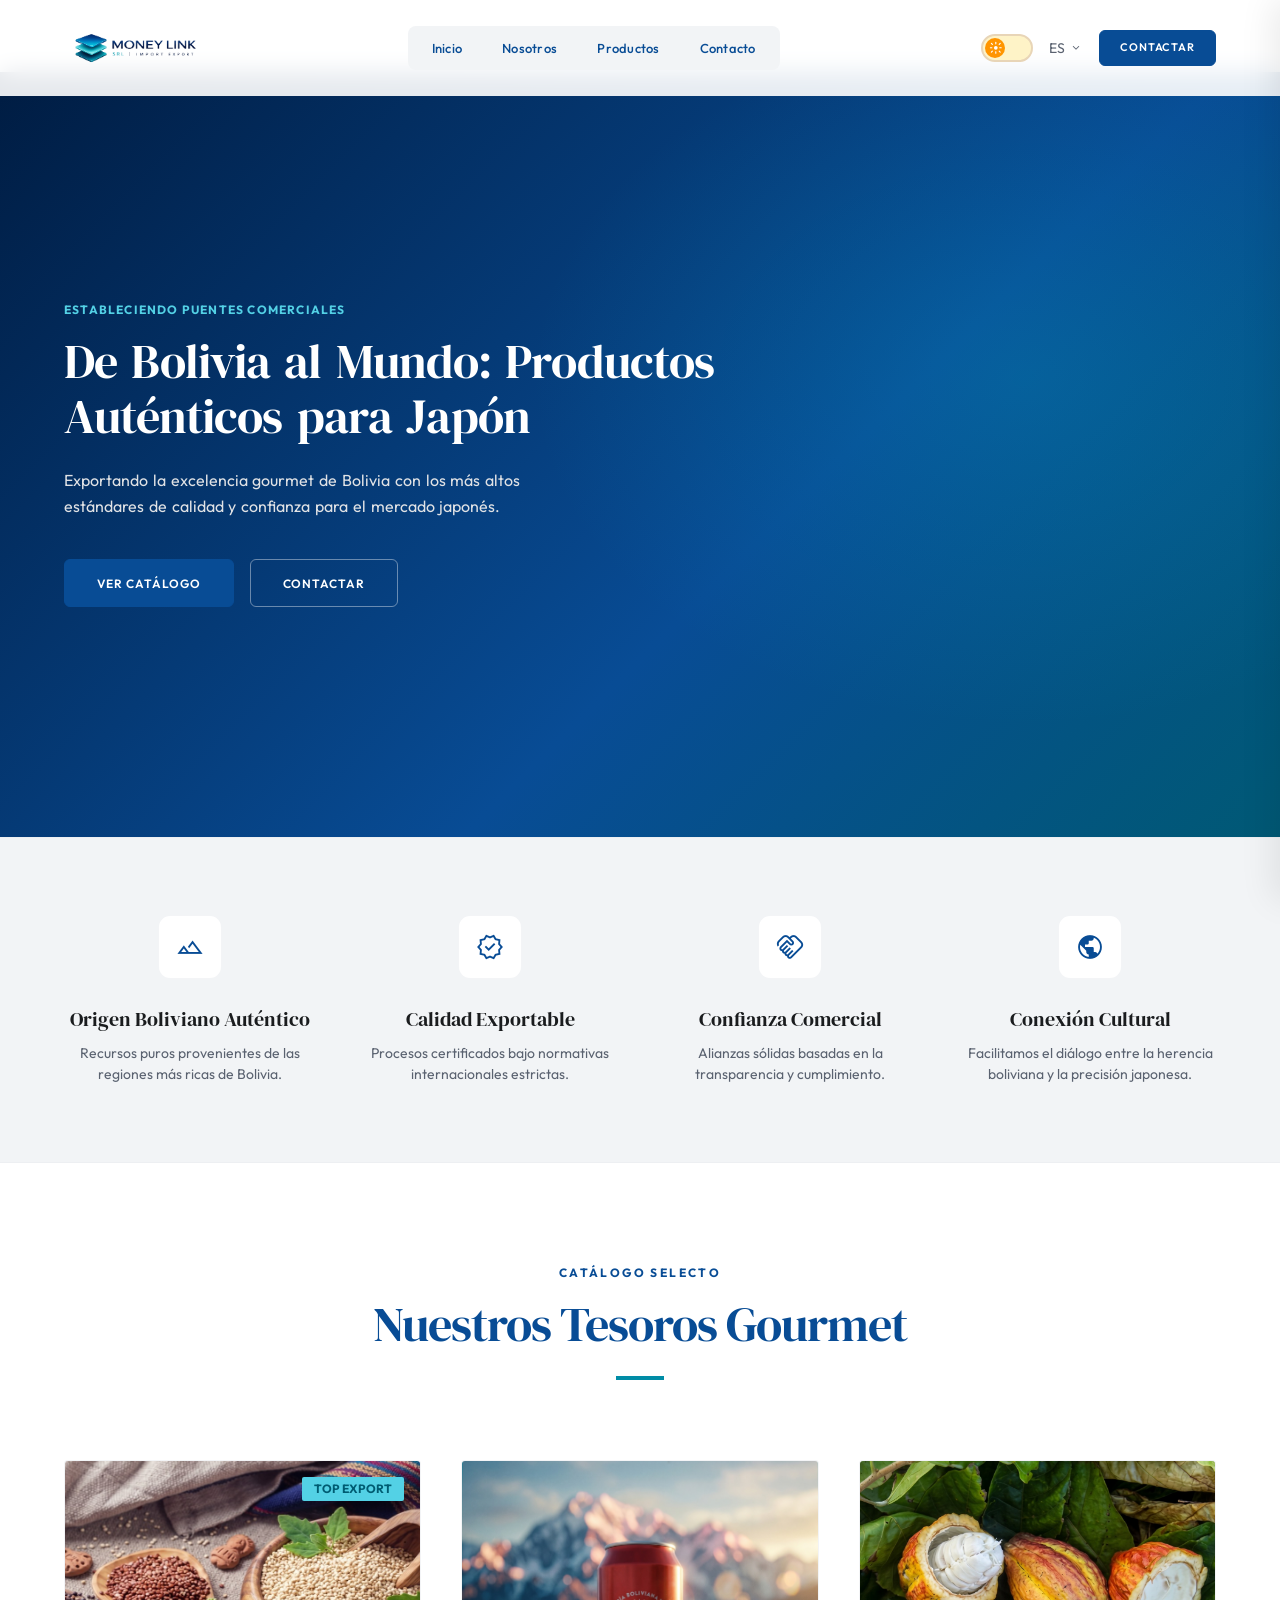
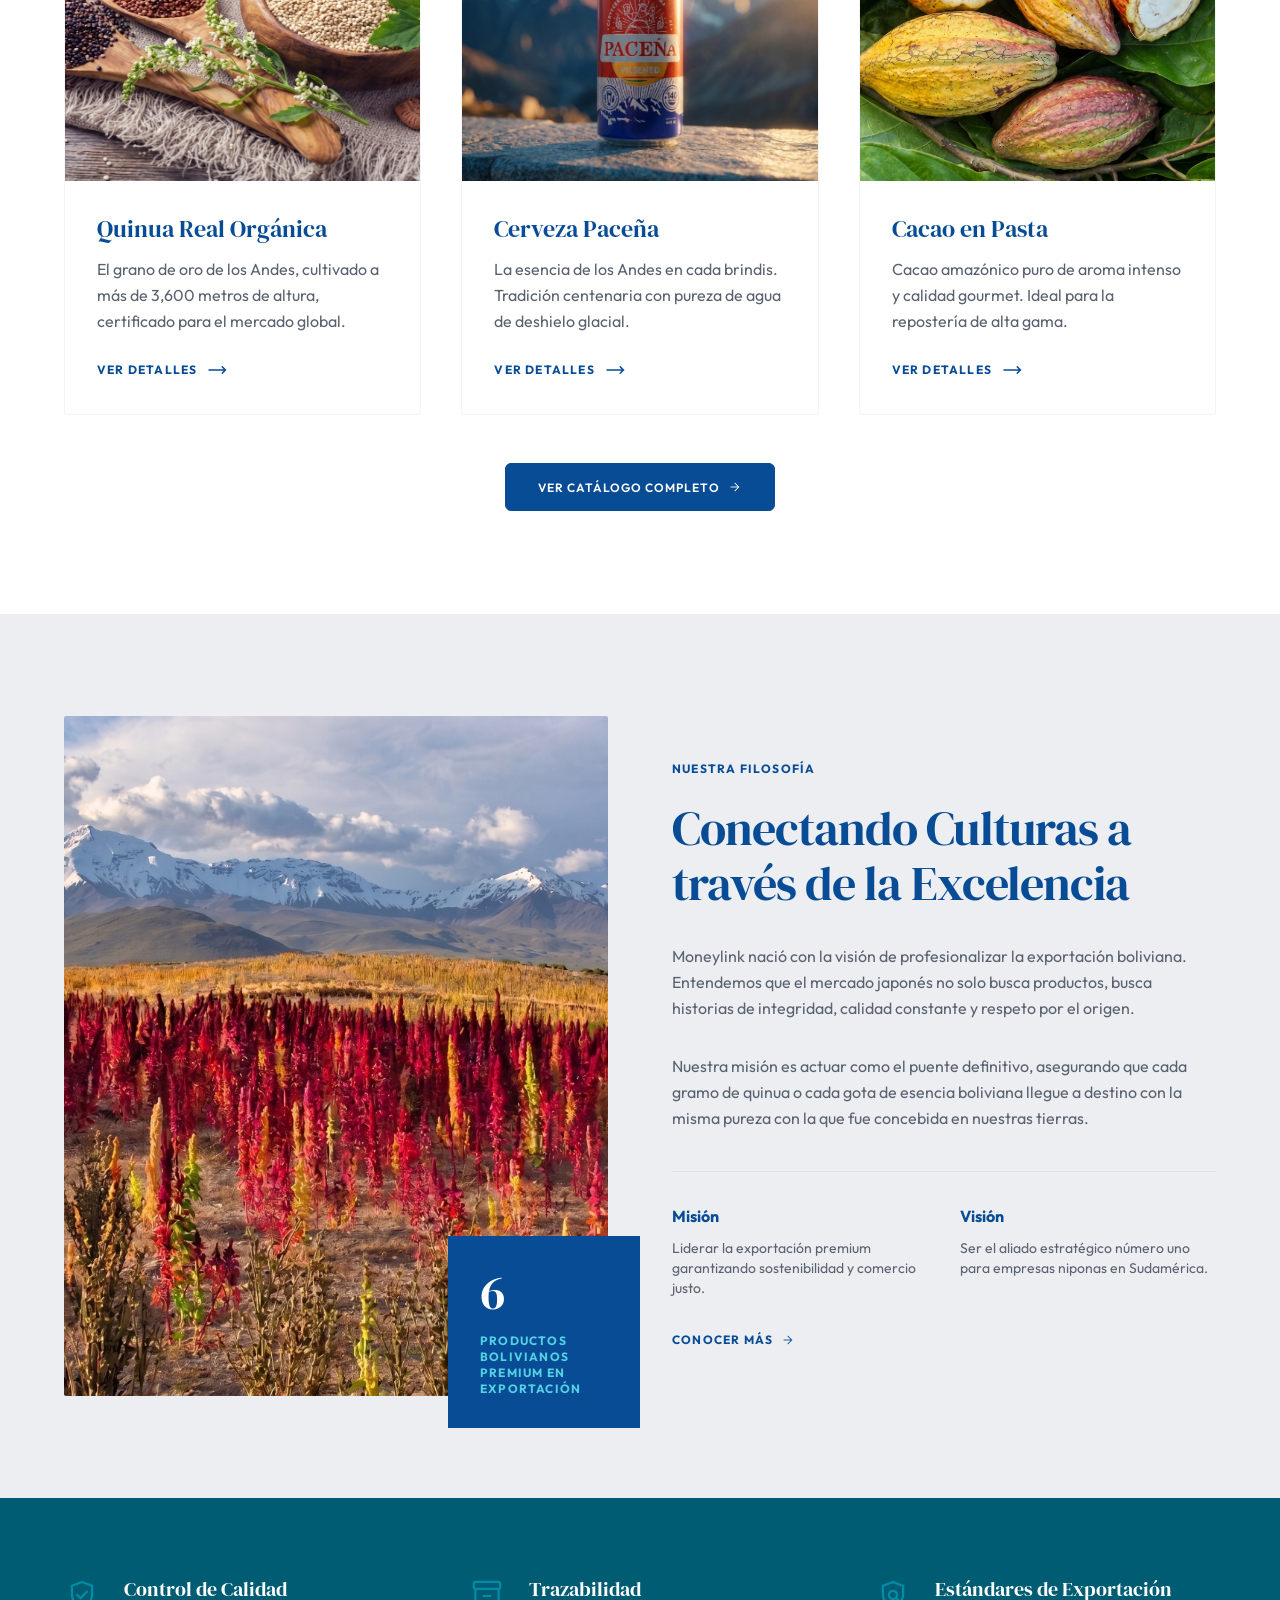
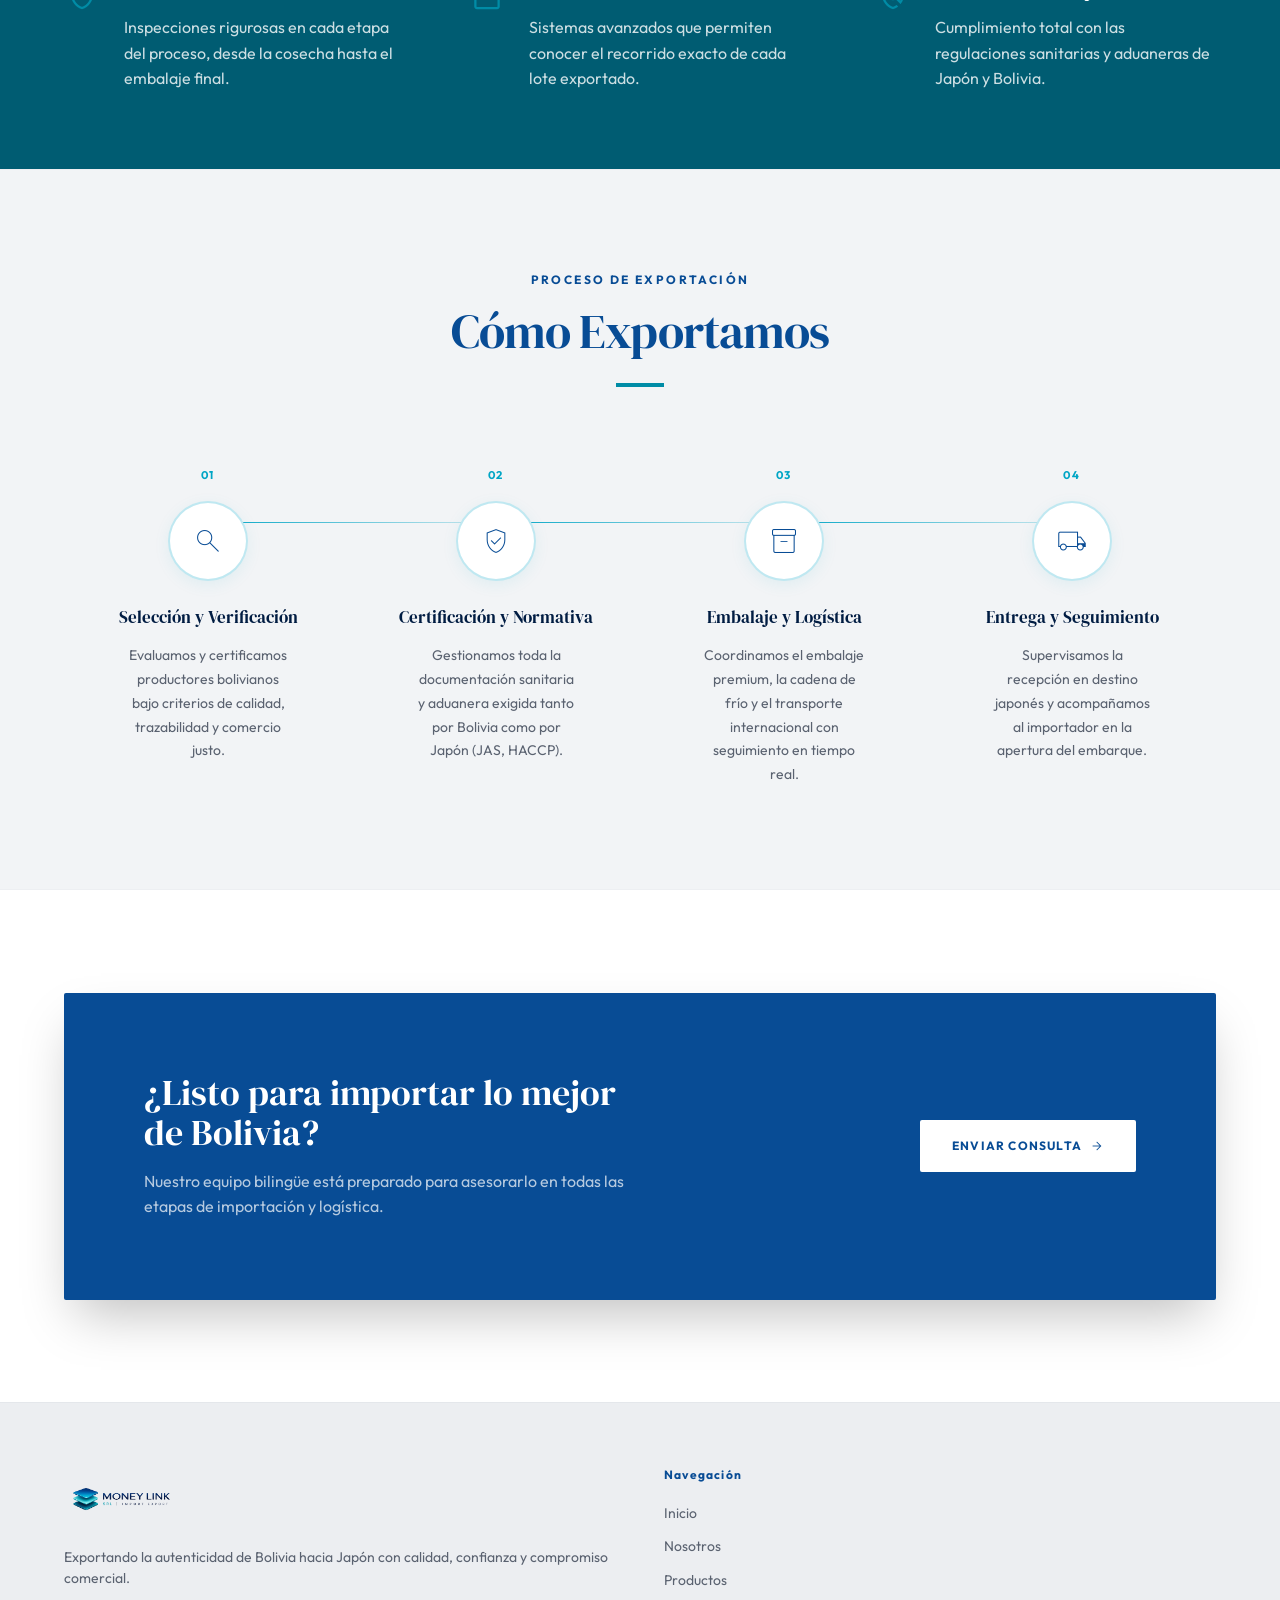
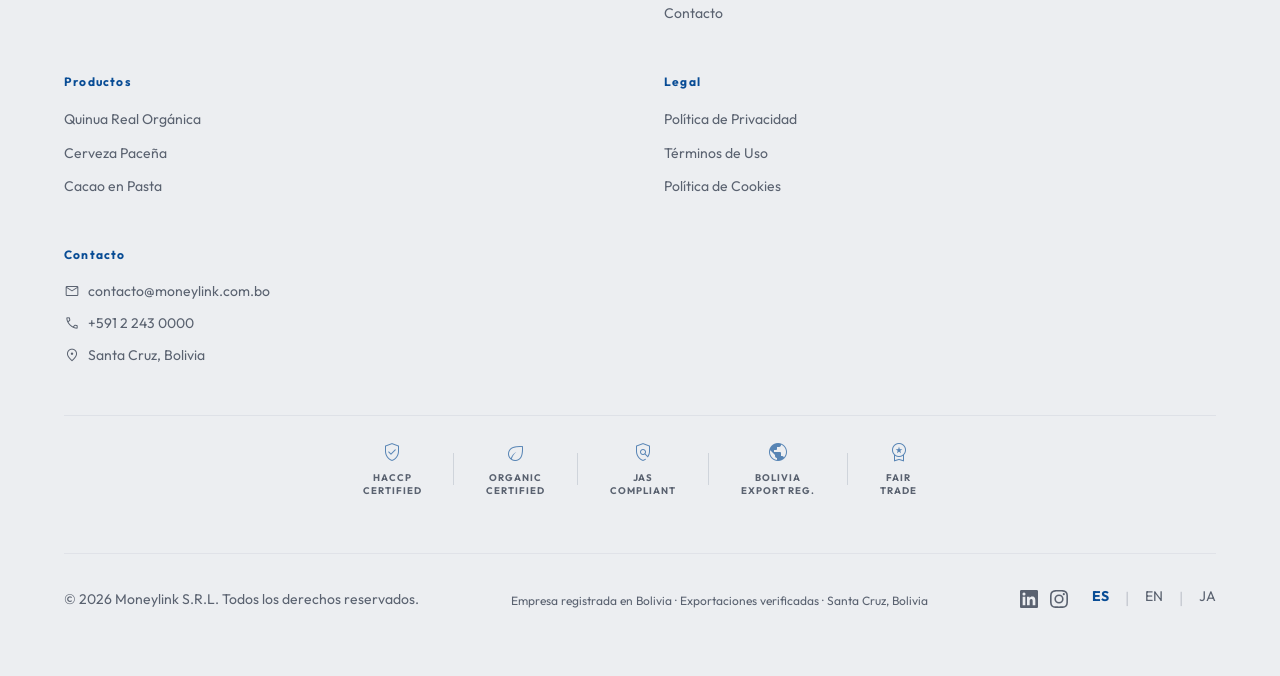
==== commit bdbbd8fc: "Replace image hero with flat color gradient in all 3 language index pages Removes hero.png backgroun" ====
--- a/es/index.html
+++ b/es/index.html
@@ -84,11 +84,11 @@
 
   <main class="pt-[72px]">
     <!-- HERO -->
-    <section class="relative h-[85vh] min-h-[24rem] flex items-center overflow-hidden">
-      <div class="absolute inset-0 z-0">
-        <div class="w-full h-full bg-cover bg-center hero-bg-zoom" style="background-image: url('../assets/img/hero.png')"></div>
-        <div class="absolute inset-0 bg-black/45"></div>
-      </div>
+    <section class="relative h-[85vh] min-h-[24rem] flex items-center overflow-hidden" style="background: linear-gradient(135deg, #001C42 0%, #084C95 60%, #005975 100%);">
+      <!-- Turquoise ambient glow -->
+      <div class="absolute inset-0 pointer-events-none" aria-hidden="true" style="background: radial-gradient(ellipse 55% 65% at 80% 40%, rgba(0,165,197,0.22) 0%, transparent 70%);"></div>
+      <!-- Bottom vignette -->
+      <div class="absolute bottom-0 left-0 right-0 h-32 pointer-events-none" aria-hidden="true" style="background: linear-gradient(to bottom, transparent, rgba(0,12,30,0.35));"></div>
       <div class="relative z-10 w-full max-w-container-max mx-auto px-4 md:px-margin-desktop text-white">
         <div class="max-w-2xl">
           <span class="font-label-caps text-label-caps text-on-primary-container mb-4 block tracking-widest" data-hero-animate="bottom" data-hero-delay="0">ESTABLECIENDO PUENTES COMERCIALES</span>
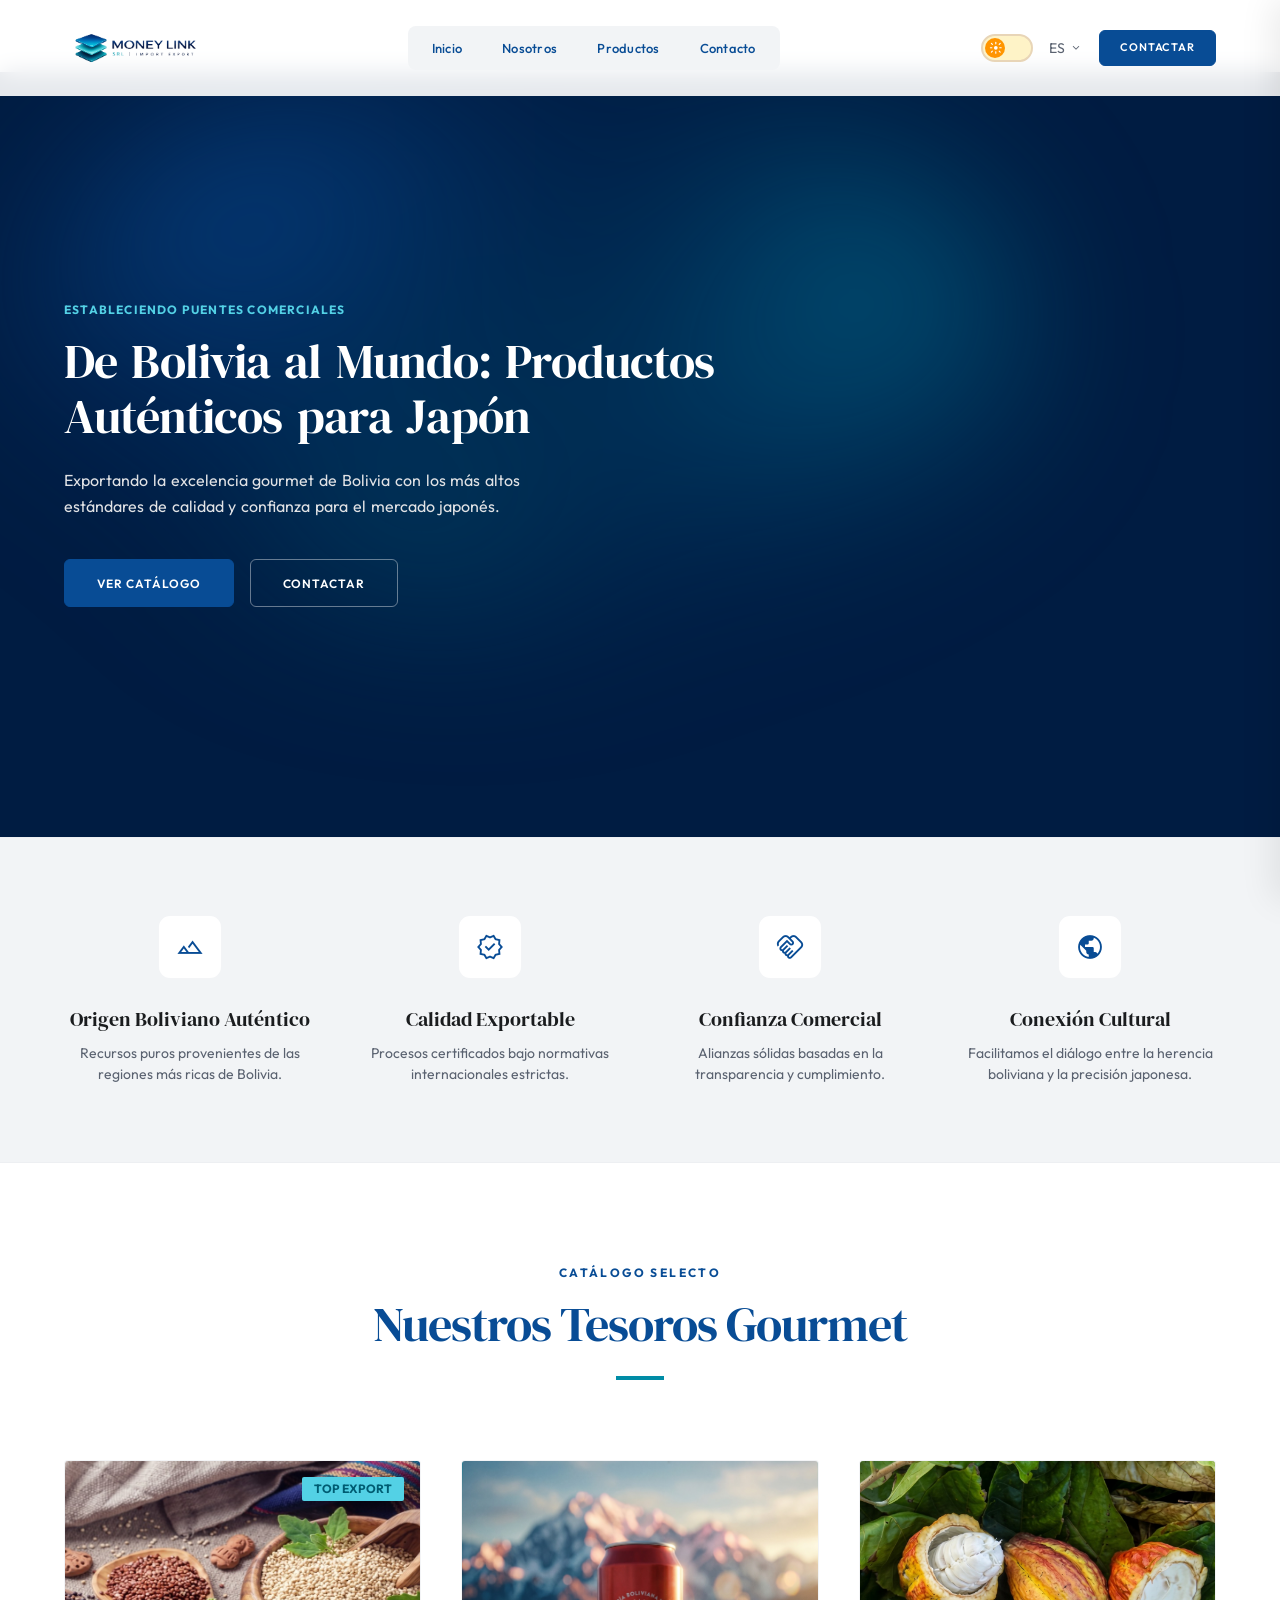
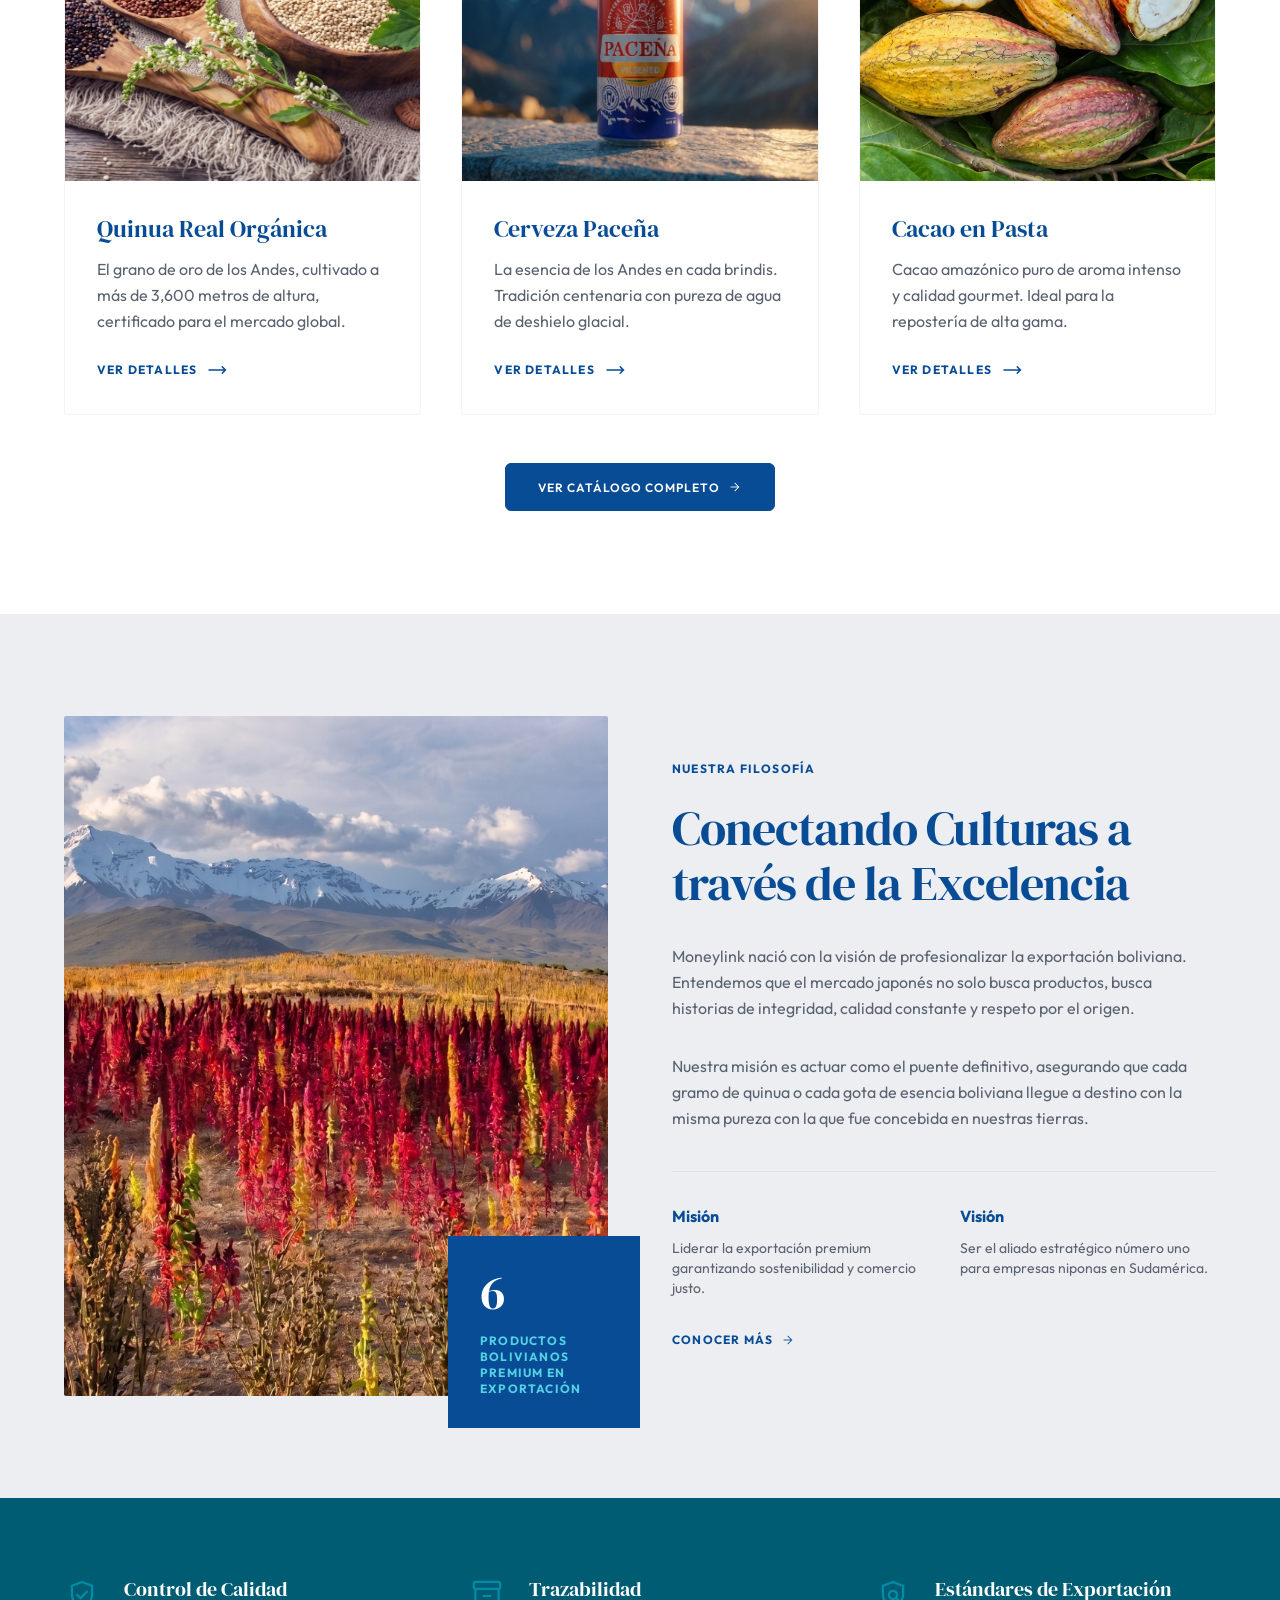
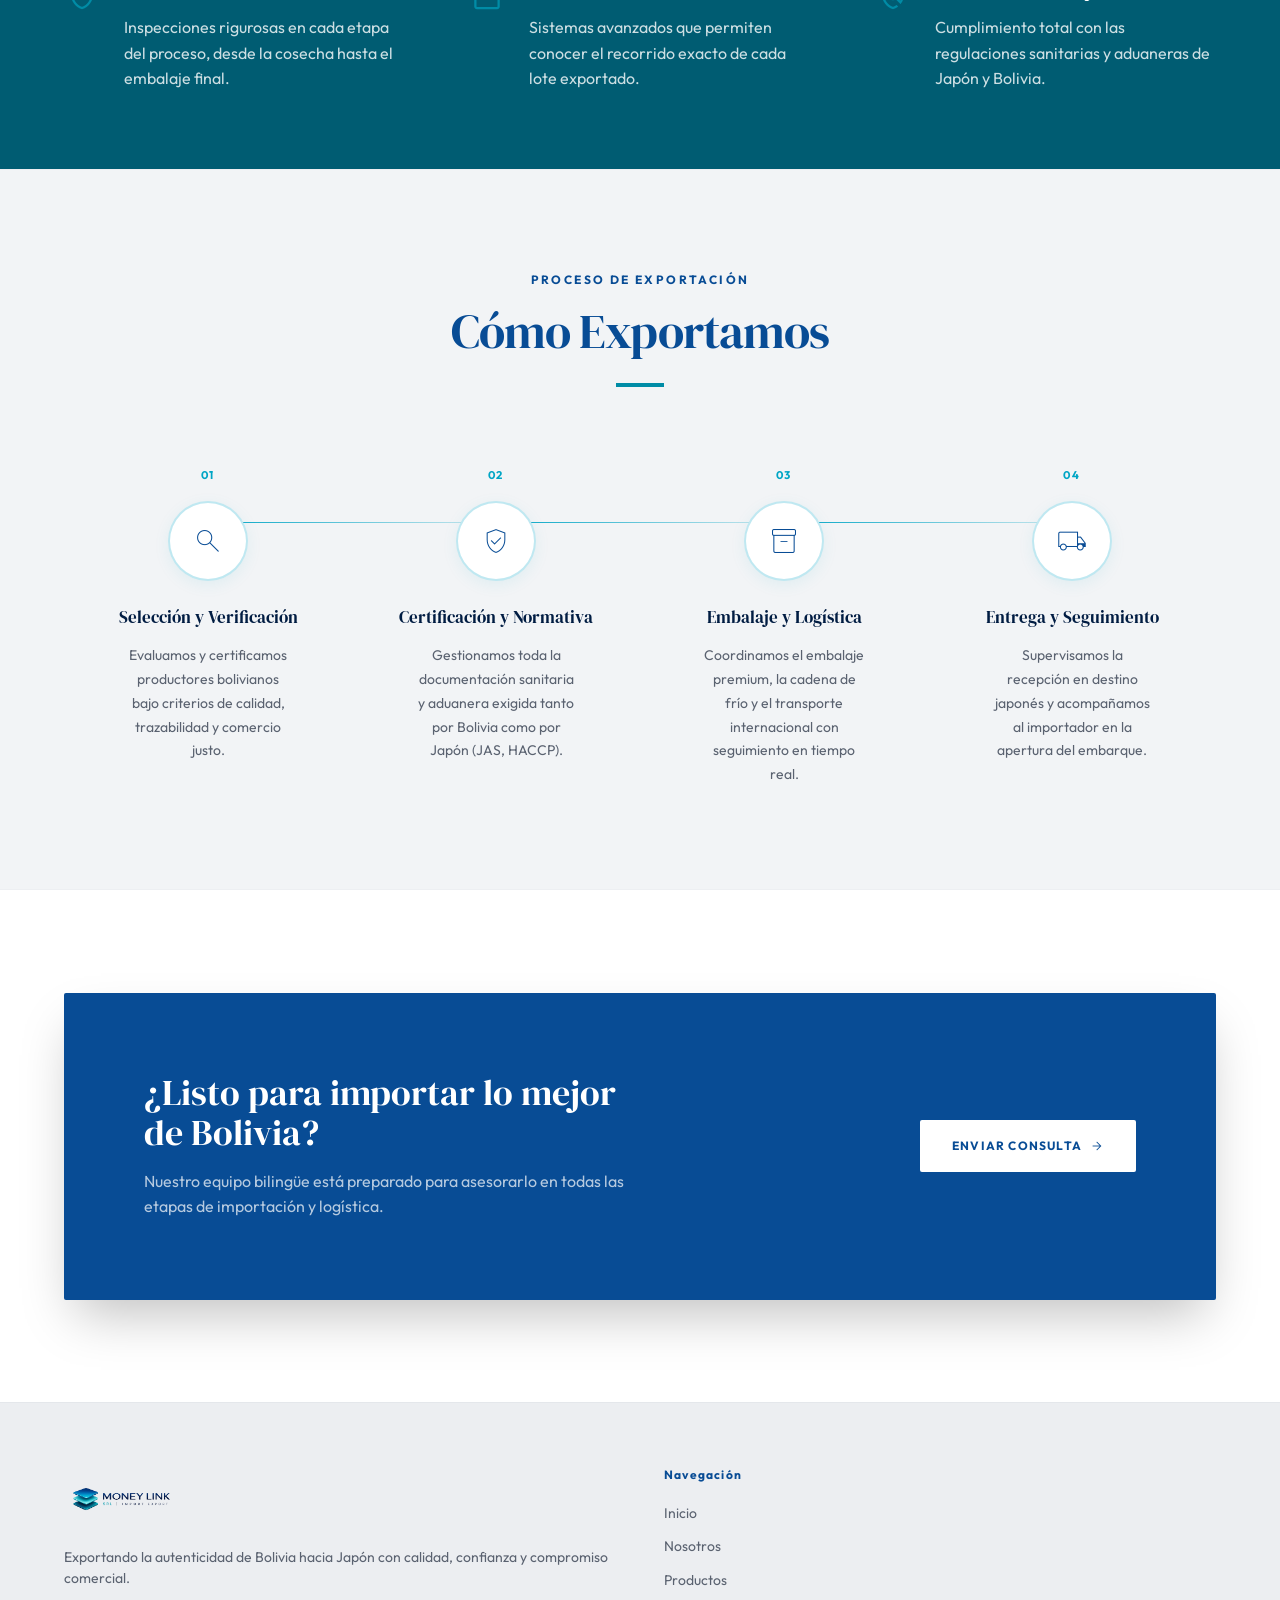
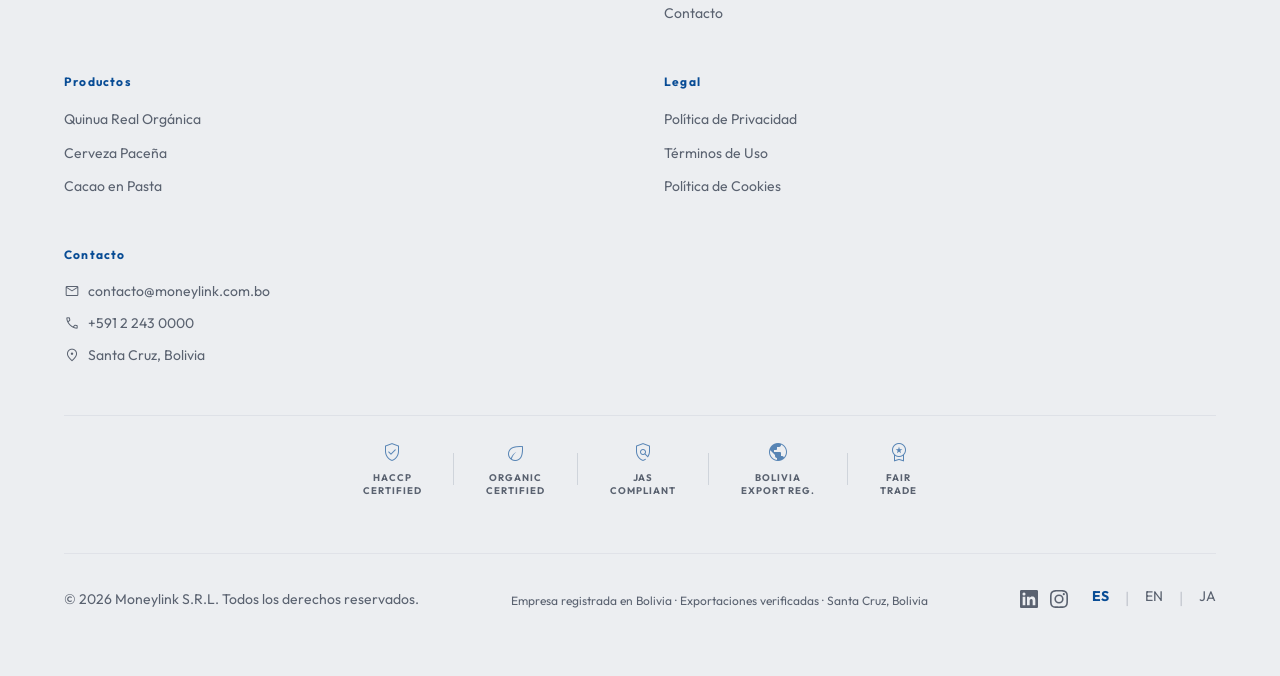
==== commit 06ce0798: "Add animated aurora blob background to hero section Four blurred radial-gradient blobs float and sca" ====
--- a/es/index.html
+++ b/es/index.html
@@ -84,11 +84,16 @@
 
   <main class="pt-[72px]">
     <!-- HERO -->
-    <section class="relative h-[85vh] min-h-[24rem] flex items-center overflow-hidden" style="background: linear-gradient(135deg, #001C42 0%, #084C95 60%, #005975 100%);">
-      <!-- Turquoise ambient glow -->
-      <div class="absolute inset-0 pointer-events-none" aria-hidden="true" style="background: radial-gradient(ellipse 55% 65% at 80% 40%, rgba(0,165,197,0.22) 0%, transparent 70%);"></div>
+    <section class="relative h-[85vh] min-h-[24rem] flex items-center overflow-hidden" style="background: #001C42;">
+      <!-- Animated aurora background -->
+      <div class="hero-aurora" aria-hidden="true">
+        <div class="hero-aurora__blob hero-aurora__blob--1"></div>
+        <div class="hero-aurora__blob hero-aurora__blob--2"></div>
+        <div class="hero-aurora__blob hero-aurora__blob--3"></div>
+        <div class="hero-aurora__blob hero-aurora__blob--4"></div>
+      </div>
       <!-- Bottom vignette -->
-      <div class="absolute bottom-0 left-0 right-0 h-32 pointer-events-none" aria-hidden="true" style="background: linear-gradient(to bottom, transparent, rgba(0,12,30,0.35));"></div>
+      <div class="absolute bottom-0 left-0 right-0 h-24 pointer-events-none" aria-hidden="true" style="background: linear-gradient(to bottom, transparent, rgba(0,12,30,0.55));"></div>
       <div class="relative z-10 w-full max-w-container-max mx-auto px-4 md:px-margin-desktop text-white">
         <div class="max-w-2xl">
           <span class="font-label-caps text-label-caps text-on-primary-container mb-4 block tracking-widest" data-hero-animate="bottom" data-hero-delay="0">ESTABLECIENDO PUENTES COMERCIALES</span>
--- a/assets/css/styles.css
+++ b/assets/css/styles.css
@@ -1703,3 +1703,71 @@
 
 /* === Form submit spinner === */
 @keyframes spin { to { transform: rotate(360deg); } }
+
+/* === Hero Aurora Animated Background === */
+.hero-aurora {
+  position: absolute;
+  inset: 0;
+  overflow: hidden;
+  pointer-events: none;
+}
+.hero-aurora__blob {
+  position: absolute;
+  border-radius: 50%;
+  filter: blur(72px);
+  will-change: transform;
+}
+.hero-aurora__blob--1 {
+  width: 70%;
+  height: 100%;
+  background: radial-gradient(circle at center, rgba(8,76,149,0.95) 0%, transparent 70%);
+  top: -35%;
+  left: -15%;
+  animation: aurora-float-1 16s ease-in-out infinite;
+}
+.hero-aurora__blob--2 {
+  width: 60%;
+  height: 80%;
+  background: radial-gradient(circle at center, rgba(0,165,197,0.55) 0%, transparent 70%);
+  top: -5%;
+  right: -20%;
+  animation: aurora-float-2 20s ease-in-out infinite;
+}
+.hero-aurora__blob--3 {
+  width: 50%;
+  height: 65%;
+  background: radial-gradient(circle at center, rgba(0,89,117,0.7) 0%, transparent 70%);
+  bottom: -25%;
+  left: 15%;
+  animation: aurora-float-3 13s ease-in-out infinite;
+}
+.hero-aurora__blob--4 {
+  width: 35%;
+  height: 45%;
+  background: radial-gradient(circle at center, rgba(0,165,197,0.35) 0%, transparent 70%);
+  top: 40%;
+  left: 55%;
+  animation: aurora-float-4 10s ease-in-out infinite;
+}
+@keyframes aurora-float-1 {
+  0%, 100% { transform: translate(0, 0) scale(1); }
+  30%       { transform: translate(55px, -45px) scale(1.07); }
+  65%       { transform: translate(-35px, 30px) scale(0.96); }
+}
+@keyframes aurora-float-2 {
+  0%, 100% { transform: translate(0, 0) scale(1); }
+  40%       { transform: translate(-50px, 40px) scale(1.1); }
+  75%       { transform: translate(35px, -30px) scale(0.92); }
+}
+@keyframes aurora-float-3 {
+  0%, 100% { transform: translate(0, 0) scale(1); }
+  50%       { transform: translate(30px, -50px) scale(1.13); }
+}
+@keyframes aurora-float-4 {
+  0%, 100% { transform: translate(0, 0) scale(1); }
+  35%       { transform: translate(-25px, 35px) scale(1.18); }
+  70%       { transform: translate(20px, -25px) scale(0.87); }
+}
+@media (prefers-reduced-motion: reduce) {
+  .hero-aurora__blob { animation: none !important; }
+}
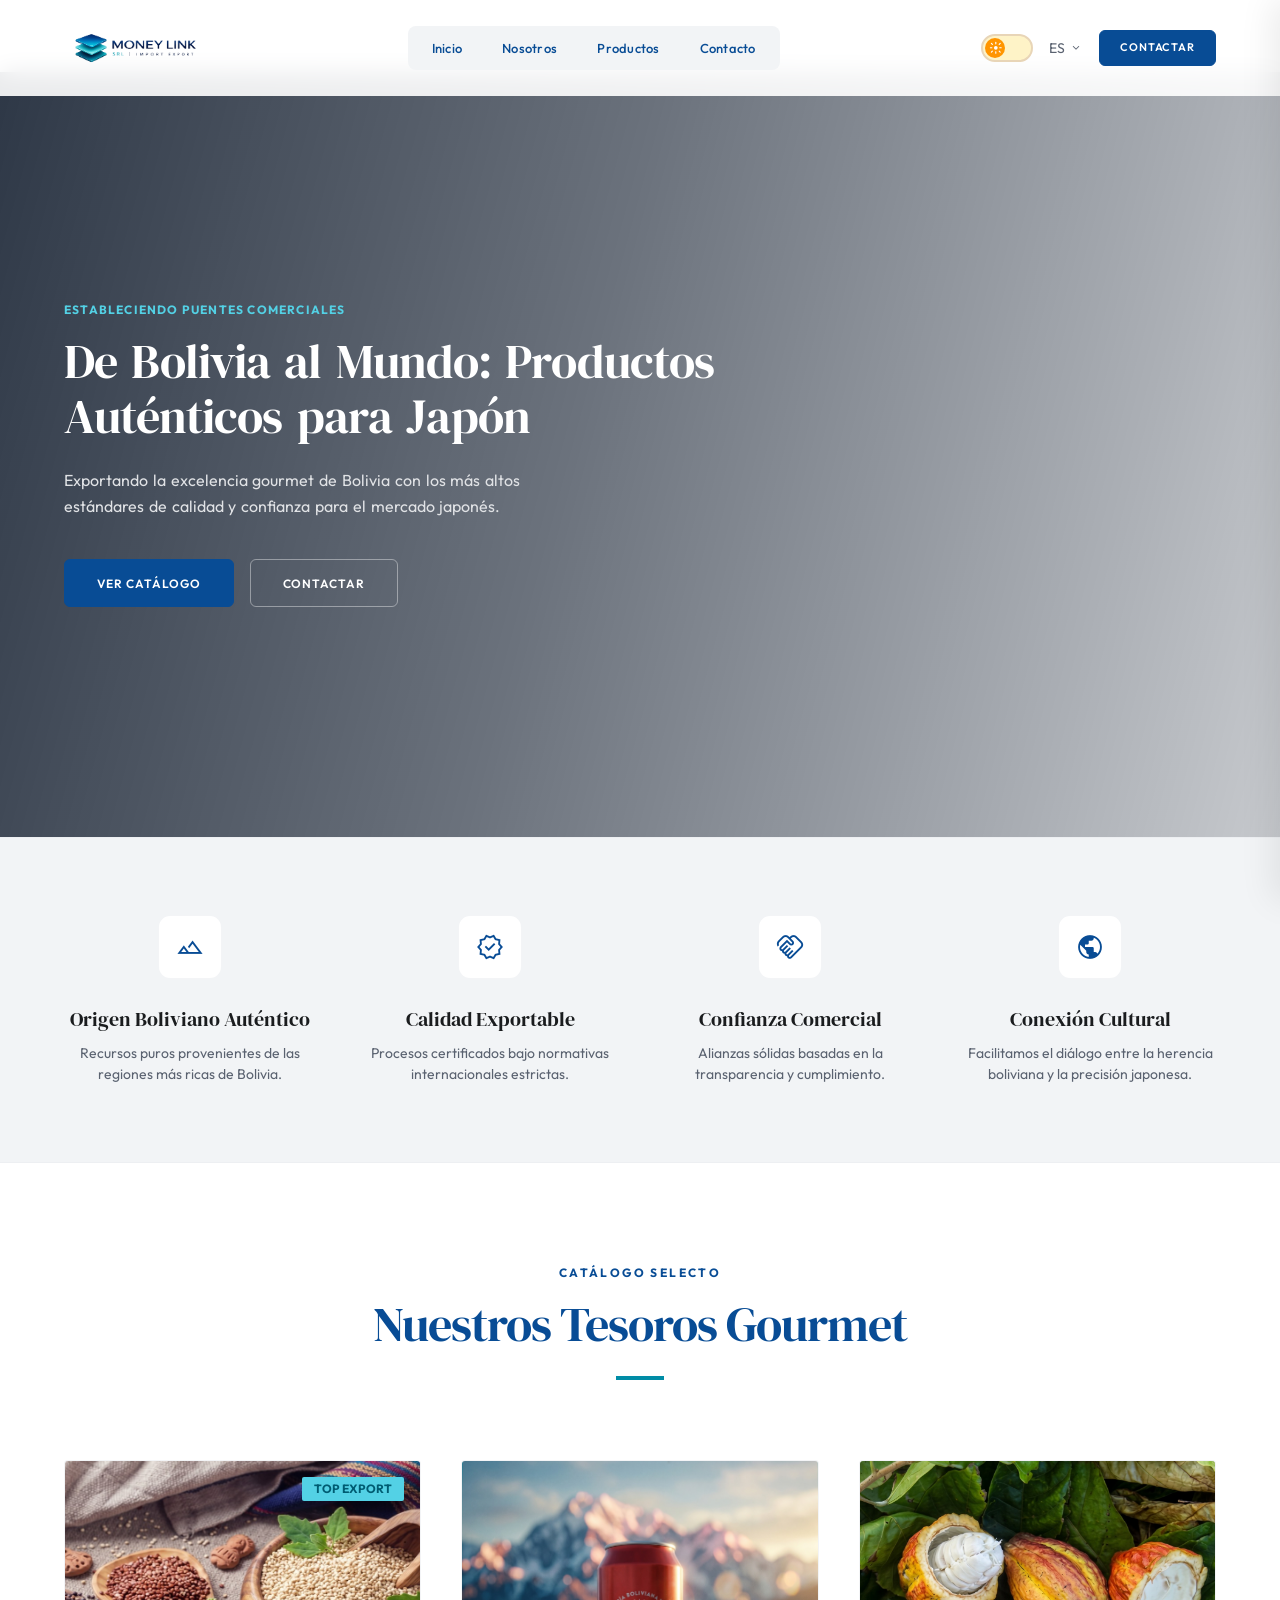
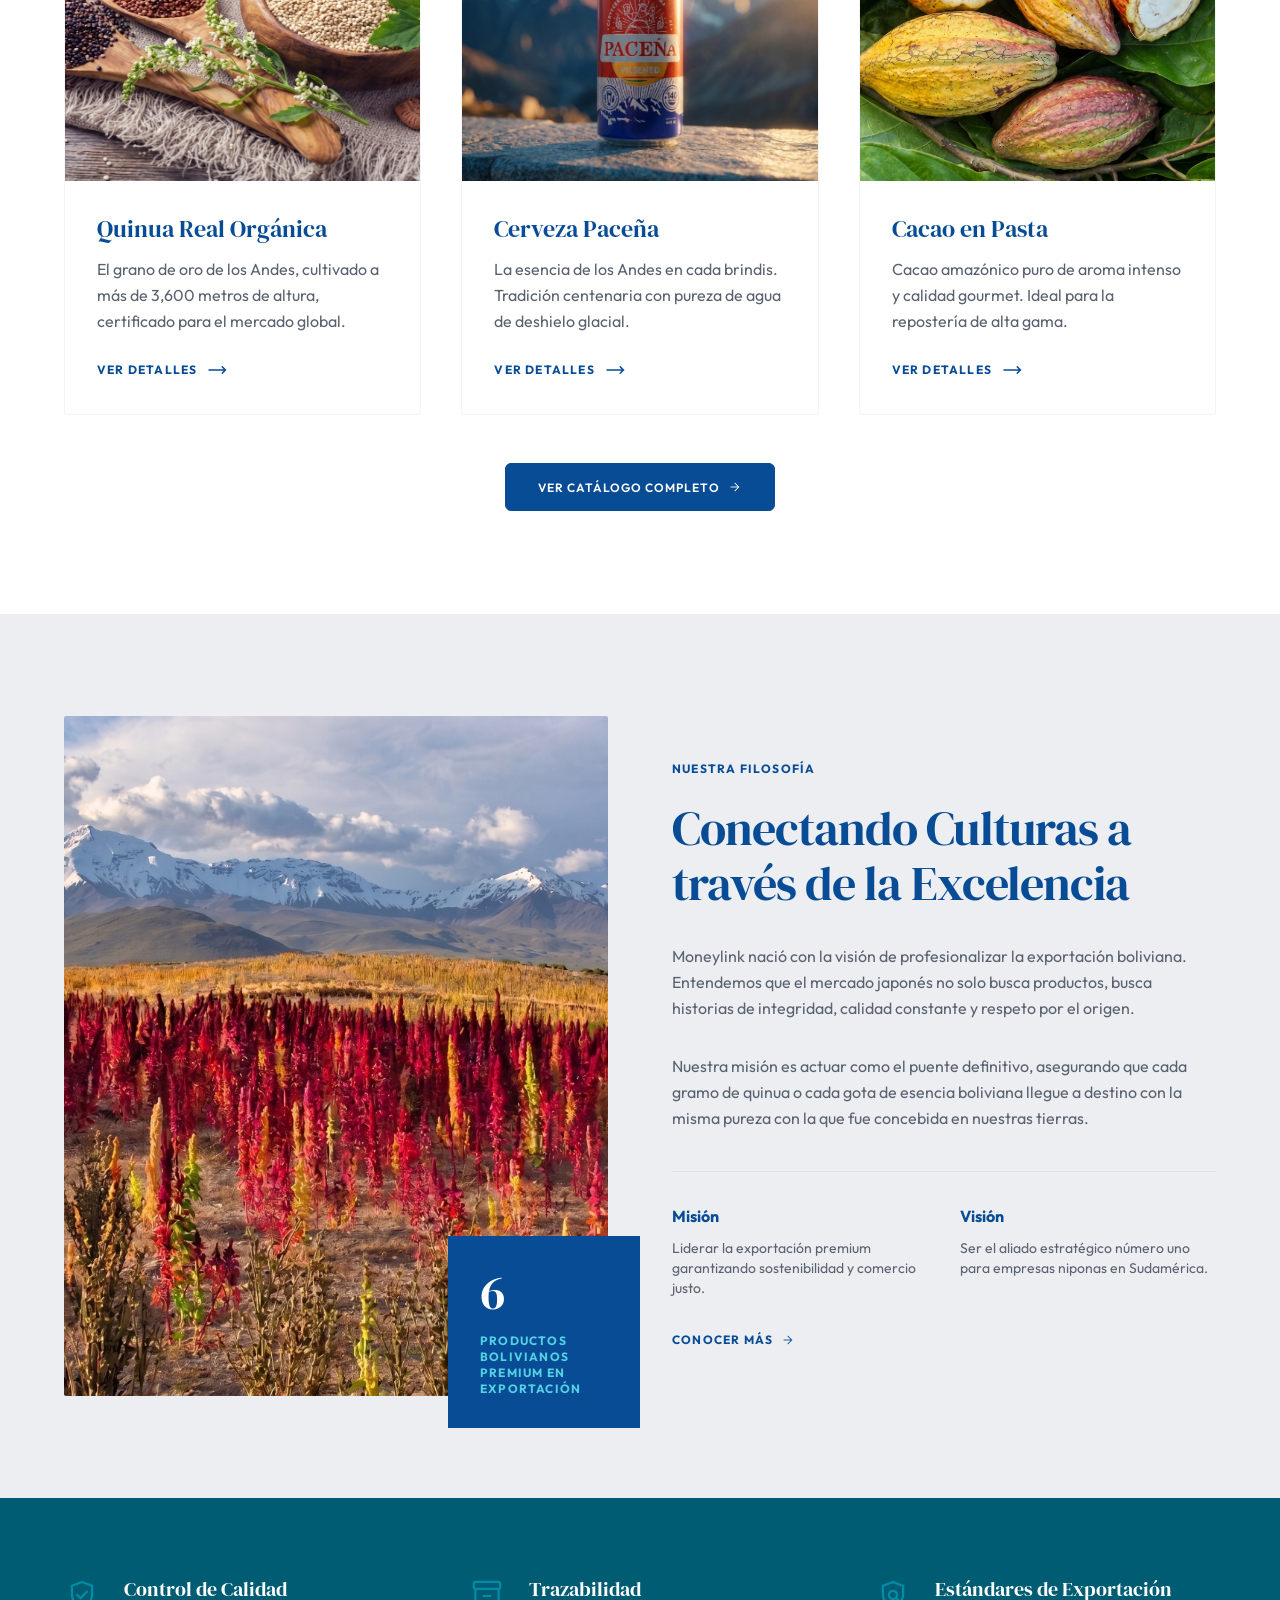
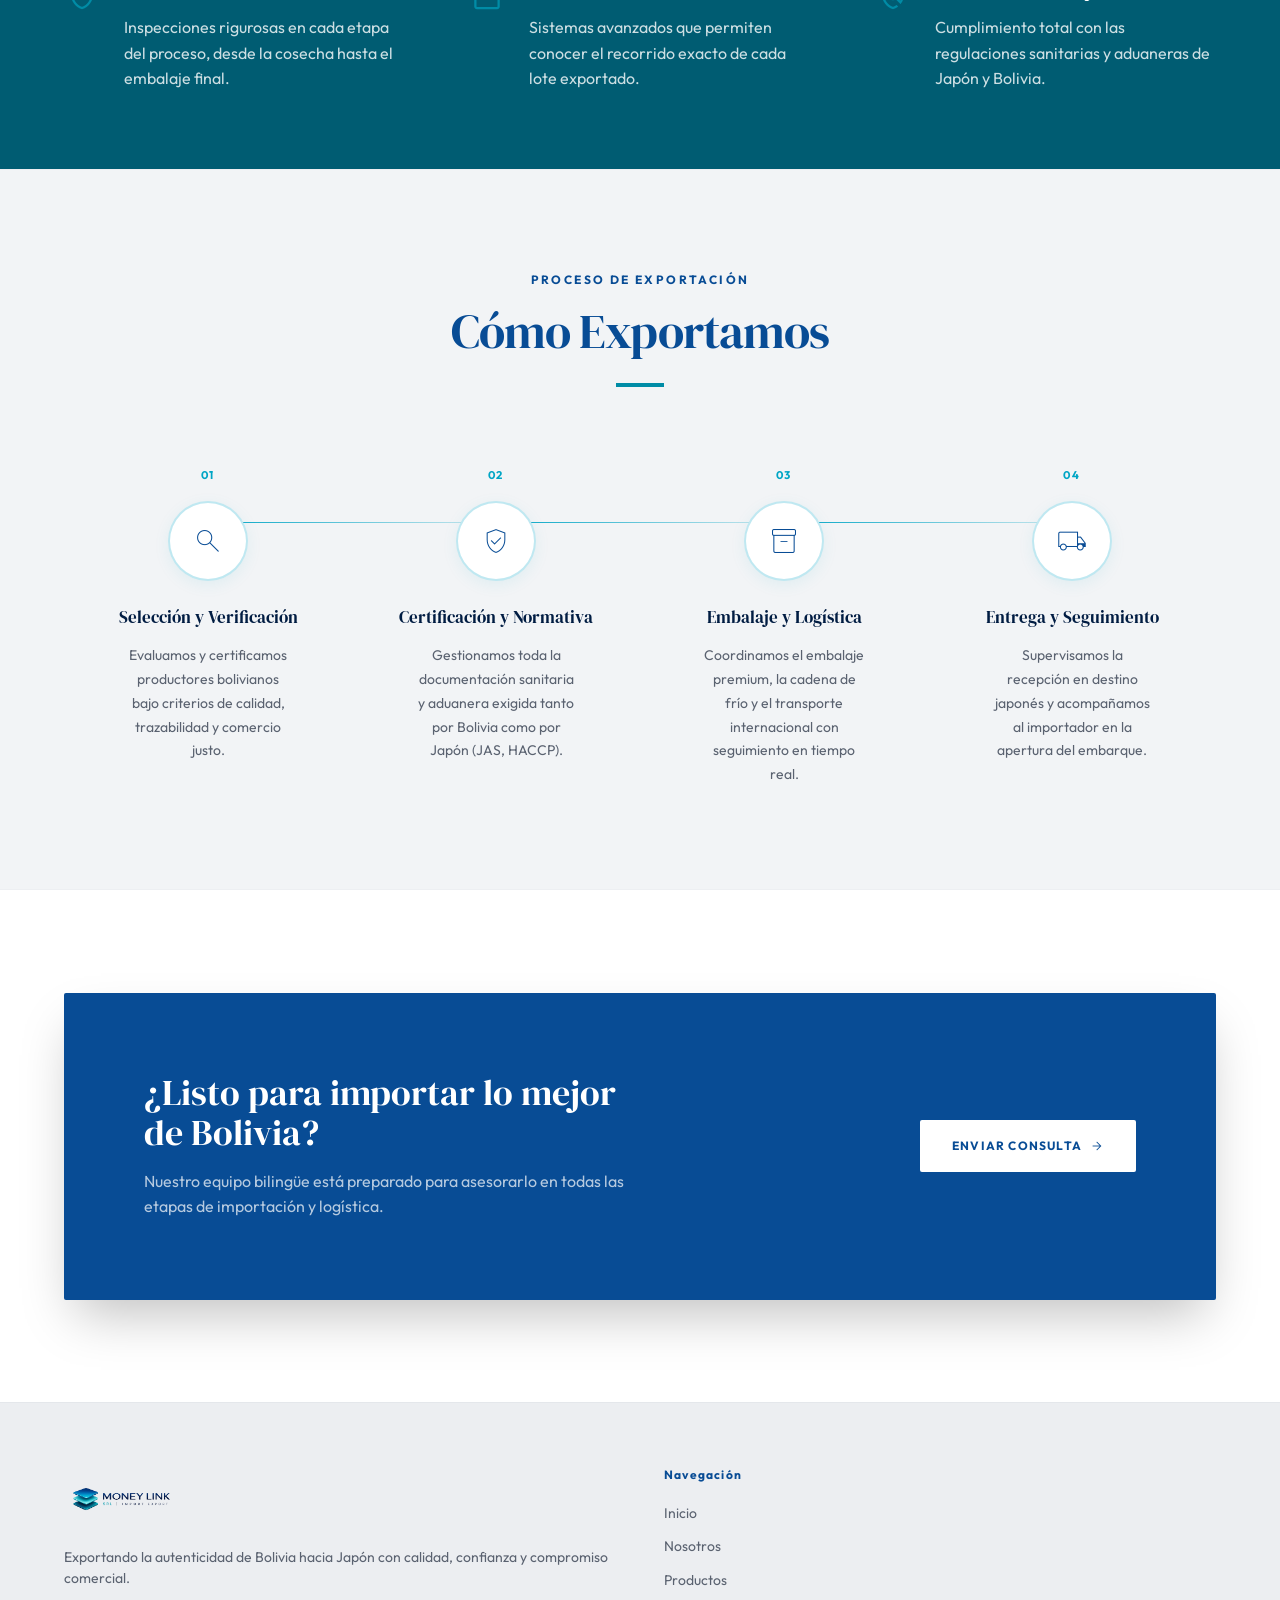
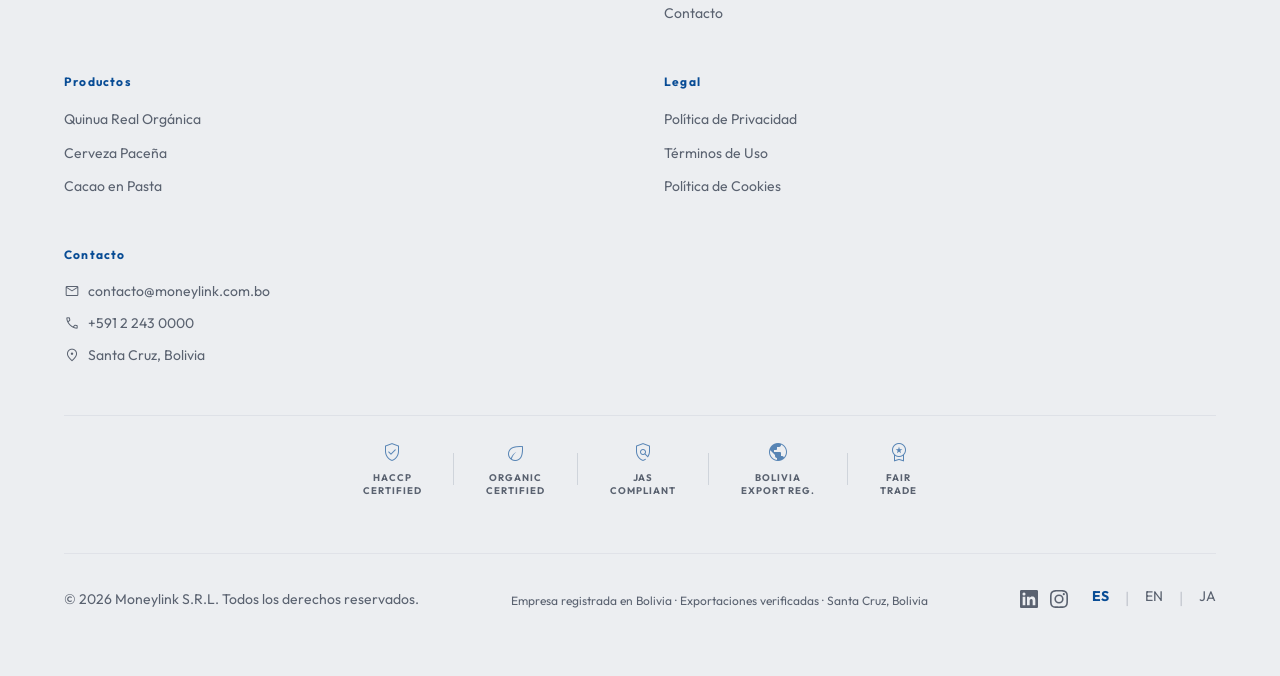
==== commit 81187c18: "Replace aurora hero with product photo (hero.n.png) in all 3 language pages Bolivian products shot (" ====
--- a/es/index.html
+++ b/es/index.html
@@ -84,16 +84,12 @@
 
   <main class="pt-[72px]">
     <!-- HERO -->
-    <section class="relative h-[85vh] min-h-[24rem] flex items-center overflow-hidden" style="background: #001C42;">
-      <!-- Animated aurora background -->
-      <div class="hero-aurora" aria-hidden="true">
-        <div class="hero-aurora__blob hero-aurora__blob--1"></div>
-        <div class="hero-aurora__blob hero-aurora__blob--2"></div>
-        <div class="hero-aurora__blob hero-aurora__blob--3"></div>
-        <div class="hero-aurora__blob hero-aurora__blob--4"></div>
-      </div>
-      <!-- Bottom vignette -->
-      <div class="absolute bottom-0 left-0 right-0 h-24 pointer-events-none" aria-hidden="true" style="background: linear-gradient(to bottom, transparent, rgba(0,12,30,0.55));"></div>
+    <section class="relative h-[85vh] min-h-[24rem] flex items-center overflow-hidden">
+      <div class="absolute inset-0 z-0">
+        <div class="w-full h-full bg-cover bg-center hero-bg-zoom" style="background-image: url('../assets/img/hero.n.png')"></div>
+        <!-- Gradient overlay: oscuro a la izquierda (texto), abierto a la derecha (imagen) -->
+        <div class="absolute inset-0" style="background: linear-gradient(105deg, rgba(0,12,30,0.82) 0%, rgba(0,12,30,0.58) 45%, rgba(0,12,30,0.22) 100%);"></div>
+      </div>
       <div class="relative z-10 w-full max-w-container-max mx-auto px-4 md:px-margin-desktop text-white">
         <div class="max-w-2xl">
           <span class="font-label-caps text-label-caps text-on-primary-container mb-4 block tracking-widest" data-hero-animate="bottom" data-hero-delay="0">ESTABLECIENDO PUENTES COMERCIALES</span>
